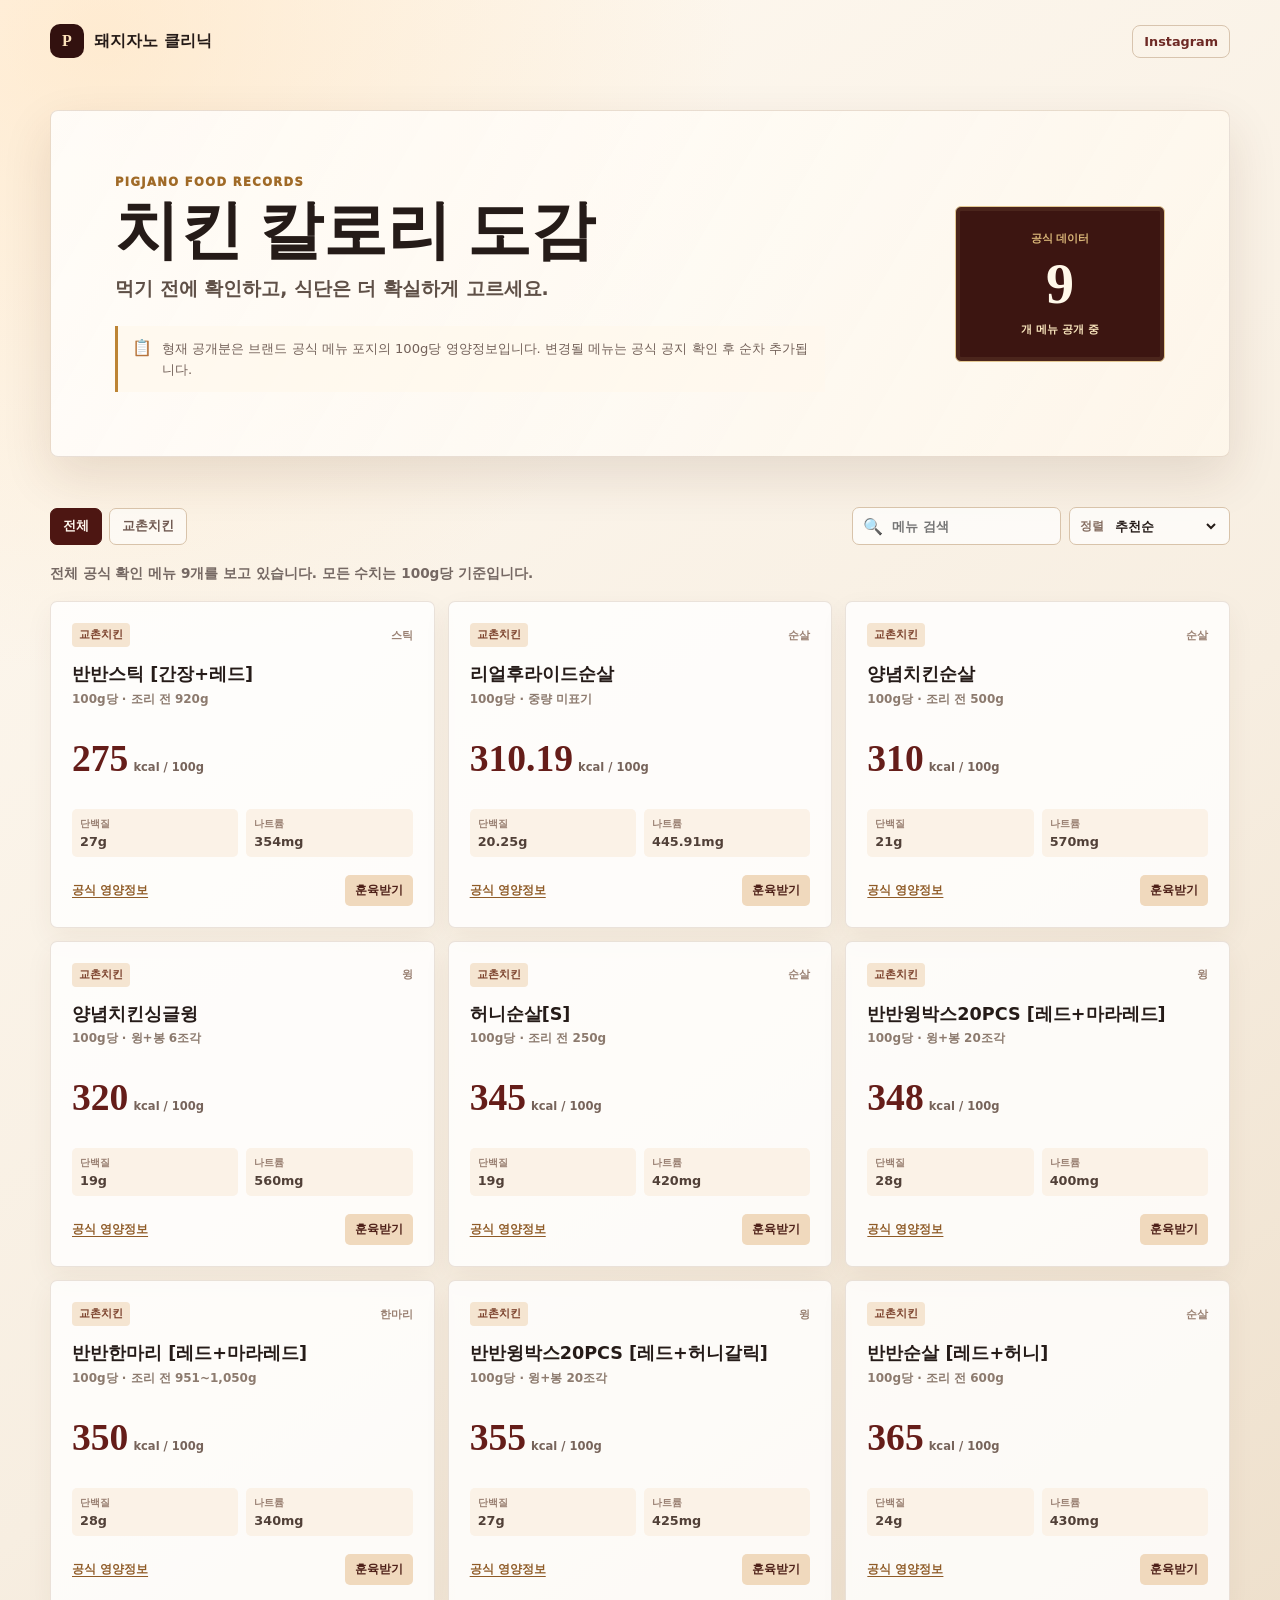
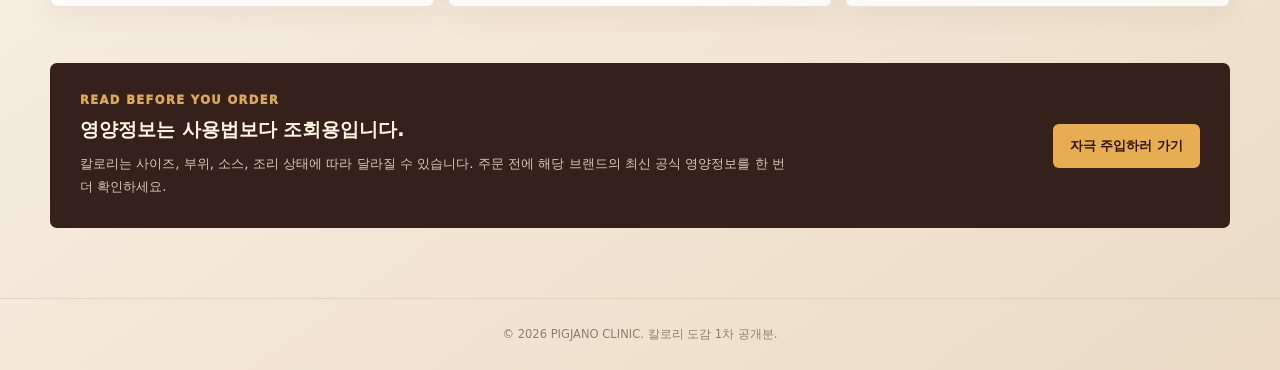
==== chicken-calorie.html @ d7e409a9 "Add files via upload" ====
<!doctype html>
<html lang="ko">
  <head>
    <meta charset="UTF-8" />
    <meta name="viewport" content="width=device-width, initial-scale=1.0" />
    <meta name="description" content="브랜드 치킨 메뉴의 공식 영양정보를 모아 보는 돼지자노 치킨 칼로리 도감" />
    <title>&#52824;&#53416; &#52860;&#47196;&#47532; &#46020;&#44048; | &#46076;&#51648;&#51088;&#45432;</title>
    <link rel="stylesheet" href="chicken-calorie.css?v=20260711" />
  </head>
  <body>
    <header class="topbar">
      <a class="home-link" href="index.html" aria-label="돼지자노 클리닉으로 돌아가기">
        <span class="home-mark">P</span>
        <span>&#46076;&#51648;&#51088;&#45432; &#53364;&#47532;&#45769;</span>
      </a>
      <a class="instagram-mini" href="https://www.instagram.com/pigjano/" target="_blank" rel="noopener noreferrer">Instagram</a>
    </header>

    <main>
      <section class="guide-hero" aria-labelledby="guideTitle">
        <div class="hero-copy">
          <p class="eyebrow">PIGJANO FOOD RECORDS</p>
          <h1 id="guideTitle">&#52824;&#53416; &#52860;&#47196;&#47532; &#46020;&#44048;</h1>
          <p class="hero-lead">&#47673;&#44592; &#51204;&#50640; &#54869;&#51064;&#54616;&#44256;, &#49885;&#45800;&#51008; &#45908; &#54869;&#49892;&#54616;&#44172; &#44256;&#47476;&#49464;&#50836;.</p>
          <div class="hero-note">
            <span>&#128203;</span>
            <p>&#54805;&#51116; &#44277;&#44060;&#48516;&#51008; &#48652;&#47004;&#46300; &#44277;&#49885; &#47700;&#45684; &#54252;&#51648;&#51032; 100g&#45817; &#50689;&#50577;&#51221;&#48372;&#51077;&#45768;&#45796;. &#48320;&#44221;&#46112; &#47700;&#45684;&#45716; &#44277;&#49885; &#44277;&#51648; &#54869;&#51064; &#54980; &#49692;&#52264; &#52628;&#44032;&#46121;&#45768;&#45796;.</p>
          </div>
        </div>
        <aside class="hero-stat" aria-label="현재 등록 메뉴 수">
          <span>&#44277;&#49885; &#45936;&#51060;&#53552;</span>
          <strong id="menuCount">0</strong>
          <small>&#44060; &#47700;&#45684; &#44277;&#44060; &#51473;</small>
        </aside>
      </section>

      <section class="catalog" aria-label="치킨 칼로리 목록">
        <div class="catalog-tools">
          <div class="brand-filters" id="brandFilters" aria-label="브랜드 필터"></div>
          <div class="search-sort">
            <label class="search-box" for="menuSearch">
              <span aria-hidden="true">&#128269;</span>
              <input id="menuSearch" type="search" placeholder="&#47700;&#45684; &#44160;&#49353;" autocomplete="off" />
            </label>
            <label class="sort-box" for="menuSort">
              <span>&#51221;&#47148;</span>
              <select id="menuSort">
                <option value="default">&#52628;&#52380;&#49692;</option>
                <option value="low">&#45230;&#51008; &#52860;&#47196;&#47532;&#49692;</option>
                <option value="high">&#45458;&#51008; &#52860;&#47196;&#47532;&#49692;</option>
                <option value="protein">&#45800;&#48177;&#51656; &#45458;&#51008; &#49692;</option>
              </select>
            </label>
          </div>
        </div>

        <p class="result-summary" id="resultSummary" aria-live="polite"></p>
        <div class="menu-grid" id="menuGrid"></div>
        <div class="empty-state" id="emptyState" hidden>
          <span>&#128203;</span>
          <h2>&#52286;&#45716; &#47700;&#45684;&#44032; &#50630;&#49845;&#45768;&#45796;.</h2>
          <p>&#45796;&#47480; &#47700;&#45684;&#47749;&#51060;&#45208; &#48652;&#47004;&#46300;&#47484; &#44160;&#49353;&#54644;&#48372;&#49464;&#50836;.</p>
        </div>
      </section>

      <section class="catalog-notice">
        <div>
          <p class="eyebrow">READ BEFORE YOU ORDER</p>
          <h2>&#50689;&#50577;&#51221;&#48372;&#45716; &#49324;&#50857;&#48277;&#48372;&#45796; &#51312;&#54924;&#50857;&#51077;&#45768;&#45796;.</h2>
          <p>&#52860;&#47196;&#47532;&#45716; &#49324;&#51060;&#51592;, &#48512;&#50948;, &#49548;&#49828;, &#51312;&#47532; &#49345;&#53468;&#50640; &#46384;&#46972; &#45804;&#46972;&#51656; &#49688; &#51080;&#49845;&#45768;&#45796;. &#51452;&#47928; &#51204;&#50640; &#54644;&#45817; &#48652;&#47004;&#46300;&#51032; &#52572;&#49888; &#44277;&#49885; &#50689;&#50577;&#51221;&#48372;&#47484; &#54620; &#48264; &#45908; &#54869;&#51064;&#54616;&#49464;&#50836;.</p>
        </div>
        <a class="discipline-cta" href="index.html#doseGrid">&#51088;&#44537; &#51452;&#51077;&#54616;&#47084; &#44032;&#44592;</a>
      </section>
    </main>

    <footer>&copy; 2026 PIGJANO CLINIC. &#52860;&#47196;&#47532; &#46020;&#44048; 1&#52264; &#44277;&#44060;&#48516;.</footer>
    <script src="chicken-calorie.js?v=20260711"></script>
  </body>
</html>
---- chicken-calorie.css ----
:root {
  --ink: #251b18;
  --muted: #756863;
  --cream: #fff8ed;
  --paper: #fffdf9;
  --line: #ead9c5;
  --wine: #651d19;
  --red: #cf3c32;
  --gold: #b28136;
  --shadow: 0 20px 50px rgba(80, 42, 18, 0.12);
}

* { box-sizing: border-box; }

body {
  min-width: 320px;
  margin: 0;
  color: var(--ink);
  font-family: Inter, Pretendard, "Noto Sans KR", system-ui, sans-serif;
  background:
    radial-gradient(circle at 8% 2%, rgba(255, 218, 171, 0.46), transparent 28%),
    linear-gradient(145deg, #fffaf2 0%, #f7eee1 54%, #ebdbc5 100%);
}

button, input, select { font: inherit; }

.topbar {
  width: min(1180px, calc(100% - 40px));
  min-height: 82px;
  margin: auto;
  display: flex;
  align-items: center;
  justify-content: space-between;
}

.home-link, .instagram-mini { color: var(--ink); text-decoration: none; font-weight: 900; }
.home-link { display: inline-flex; align-items: center; gap: 10px; }
.home-mark { width: 34px; height: 34px; display: grid; place-items: center; border-radius: 10px; background: #32110f; color: #ffe4bc; font-family: Georgia, serif; }
.instagram-mini { padding: 8px 11px; border: 1px solid #d8c4ae; border-radius: 8px; color: #6e2a25; font-size: .8rem; }

main { width: min(1180px, calc(100% - 40px)); margin: 28px auto 0; }
.guide-hero { display: grid; grid-template-columns: minmax(0, 1fr) 210px; gap: 26px; padding: clamp(30px, 5vw, 66px); border: 1px solid rgba(119, 70, 33, 0.16); border-radius: 8px; background: linear-gradient(120deg, rgba(255,255,255,.8), rgba(255,248,236,.72)); box-shadow: var(--shadow); }
.eyebrow { margin: 0 0 10px; color: #a06a27; font-size: .72rem; font-weight: 950; letter-spacing: .12em; }
h1, h2, p { margin-top: 0; }
h1 { margin-bottom: 13px; font-size: clamp(2.1rem, 5vw, 4.5rem); line-height: 1; letter-spacing: 0; font-family: Georgia, "Noto Serif KR", serif; }
.hero-lead { margin-bottom: 24px; color: #5f5047; font-size: clamp(1rem, 2vw, 1.18rem); font-weight: 700; }
.hero-note { display: flex; gap: 10px; max-width: 710px; padding: 12px 14px; border-left: 3px solid #bd8434; background: rgba(255, 249, 237, .78); }
.hero-note p { margin: 0; color: #736159; font-size: .82rem; line-height: 1.6; }
.hero-stat { align-self: center; padding: 24px 16px; border: 1px solid #e3c892; border-radius: 6px; background: #3c1511; color: #f8e4bc; text-align: center; box-shadow: inset 0 0 0 4px rgba(255,220,153,.08); }
.hero-stat span, .hero-stat small { display: block; font-weight: 800; }
.hero-stat span { font-size: .7rem; color: #d9b678; }
.hero-stat strong { display: block; margin: 6px 0; color: #fff8e9; font-size: 3.5rem; font-family: Georgia, serif; }
.hero-stat small { font-size: .7rem; }

.catalog { padding: 50px 0 30px; }
.catalog-tools { display: flex; align-items: center; justify-content: space-between; gap: 18px; }
.brand-filters { display: flex; flex-wrap: wrap; gap: 7px; }
.brand-filter { border: 1px solid #d8c3aa; border-radius: 7px; padding: 9px 12px; background: rgba(255,255,255,.56); color: #6f5850; font-size: .8rem; font-weight: 900; cursor: pointer; }
.brand-filter.is-active { border-color: #4d1612; background: #4d1612; color: #fff8ee; }
.search-sort { display: flex; gap: 8px; }
.search-box, .sort-box { display: flex; align-items: center; gap: 7px; min-height: 38px; border: 1px solid #d8c3aa; border-radius: 7px; padding: 0 10px; background: rgba(255,255,255,.7); }
.search-box input, .sort-box select { min-width: 0; border: 0; outline: 0; background: transparent; color: var(--ink); font-size: .82rem; font-weight: 800; }
.search-box input { width: 160px; }
.sort-box span { color: #846c60; font-size: .72rem; font-weight: 900; }
.result-summary { min-height: 24px; margin: 20px 0 12px; color: var(--muted); font-size: .85rem; font-weight: 750; }
.menu-grid { display: grid; grid-template-columns: repeat(3, minmax(0, 1fr)); gap: 13px; }
.menu-card { display: flex; flex-direction: column; min-height: 258px; padding: 21px; border: 1px solid rgba(134, 90, 52, .16); border-radius: 7px; background: rgba(255,255,255,.8); box-shadow: 0 10px 28px rgba(86, 45, 20, .06); }
.card-head { display: flex; align-items: center; justify-content: space-between; gap: 8px; }
.brand-tag { padding: 5px 7px; border-radius: 4px; background: #f5e5d1; color: #7b412c; font-size: .68rem; font-weight: 950; }
.type-tag { color: #9a8173; font-size: .7rem; font-weight: 800; }
.menu-card h2 { margin: 16px 0 4px; font-size: 1.1rem; line-height: 1.35; }
.weight { min-height: 22px; color: #8c7a6e; font-size: .75rem; font-weight: 700; }
.calorie-row { display: flex; align-items: end; gap: 5px; margin: 17px 0; }
.calorie-row strong { color: var(--wine); font-family: Georgia, "Noto Serif KR", serif; font-size: 2.35rem; line-height: .9; }
.calorie-row span { padding-bottom: 2px; color: #77645b; font-size: .72rem; font-weight: 900; }
.nutrition { display: grid; grid-template-columns: 1fr 1fr; gap: 8px; margin-bottom: 18px; }
.nutrition div { padding: 8px; border-radius: 5px; background: #fbf2e7; }
.nutrition dt { margin-bottom: 3px; color: #9a8173; font-size: .65rem; font-weight: 900; }
.nutrition dd { margin: 0; color: #514038; font-size: .8rem; font-weight: 900; }
.card-links { display: flex; align-items: center; justify-content: space-between; gap: 8px; margin-top: auto; }
.source-link { color: #8f5b27; font-size: .73rem; font-weight: 900; text-decoration: underline; text-underline-offset: 3px; }
.discipline-link { padding: 8px 10px; border-radius: 5px; background: #f0d9bd; color: #4e2018; font-size: .72rem; font-weight: 950; text-decoration: none; }
.empty-state { padding: 56px 20px; border: 1px dashed #cfb89c; border-radius: 7px; color: #78665d; text-align: center; }
.empty-state span { font-size: 2rem; }
.empty-state h2 { margin: 10px 0 5px; font-size: 1.1rem; }
.empty-state p { margin: 0; font-size: .85rem; }

.catalog-notice { display: flex; align-items: center; justify-content: space-between; gap: 28px; margin: 26px 0 70px; padding: 30px; border-radius: 7px; background: #35201c; color: #fff4e2; }
.catalog-notice h2 { margin-bottom: 10px; font-size: 1.2rem; }
.catalog-notice > div > p:not(.eyebrow) { max-width: 720px; margin-bottom: 0; color: #dac5b6; font-size: .84rem; line-height: 1.7; }
.catalog-notice .eyebrow { color: #daa95d; }
.discipline-cta { flex: 0 0 auto; padding: 13px 17px; border-radius: 6px; background: #e7ad52; color: #31130f; font-size: .82rem; font-weight: 950; text-decoration: none; }
footer { padding: 28px; border-top: 1px solid rgba(139, 95, 49, .14); color: #927d70; font-size: .72rem; text-align: center; }

@media (max-width: 820px) {
  .guide-hero { grid-template-columns: 1fr; }
  .hero-stat { justify-self: start; min-width: 190px; }
  .catalog-tools { align-items: stretch; flex-direction: column; }
  .search-sort { justify-content: space-between; }
  .menu-grid { grid-template-columns: repeat(2, minmax(0, 1fr)); }
  .catalog-notice { align-items: start; flex-direction: column; }
}

@media (max-width: 540px) {
  .topbar, main { width: min(100% - 28px, 1180px); }
  .topbar { min-height: 68px; }
  .instagram-mini { font-size: .7rem; }
  .guide-hero { padding: 27px 20px; }
  h1 { font-size: 2.35rem; }
  .search-sort { flex-direction: column; }
  .search-box input { width: 100%; }
  .menu-grid { grid-template-columns: 1fr; }
  .catalog-notice { padding: 24px 20px; }
}
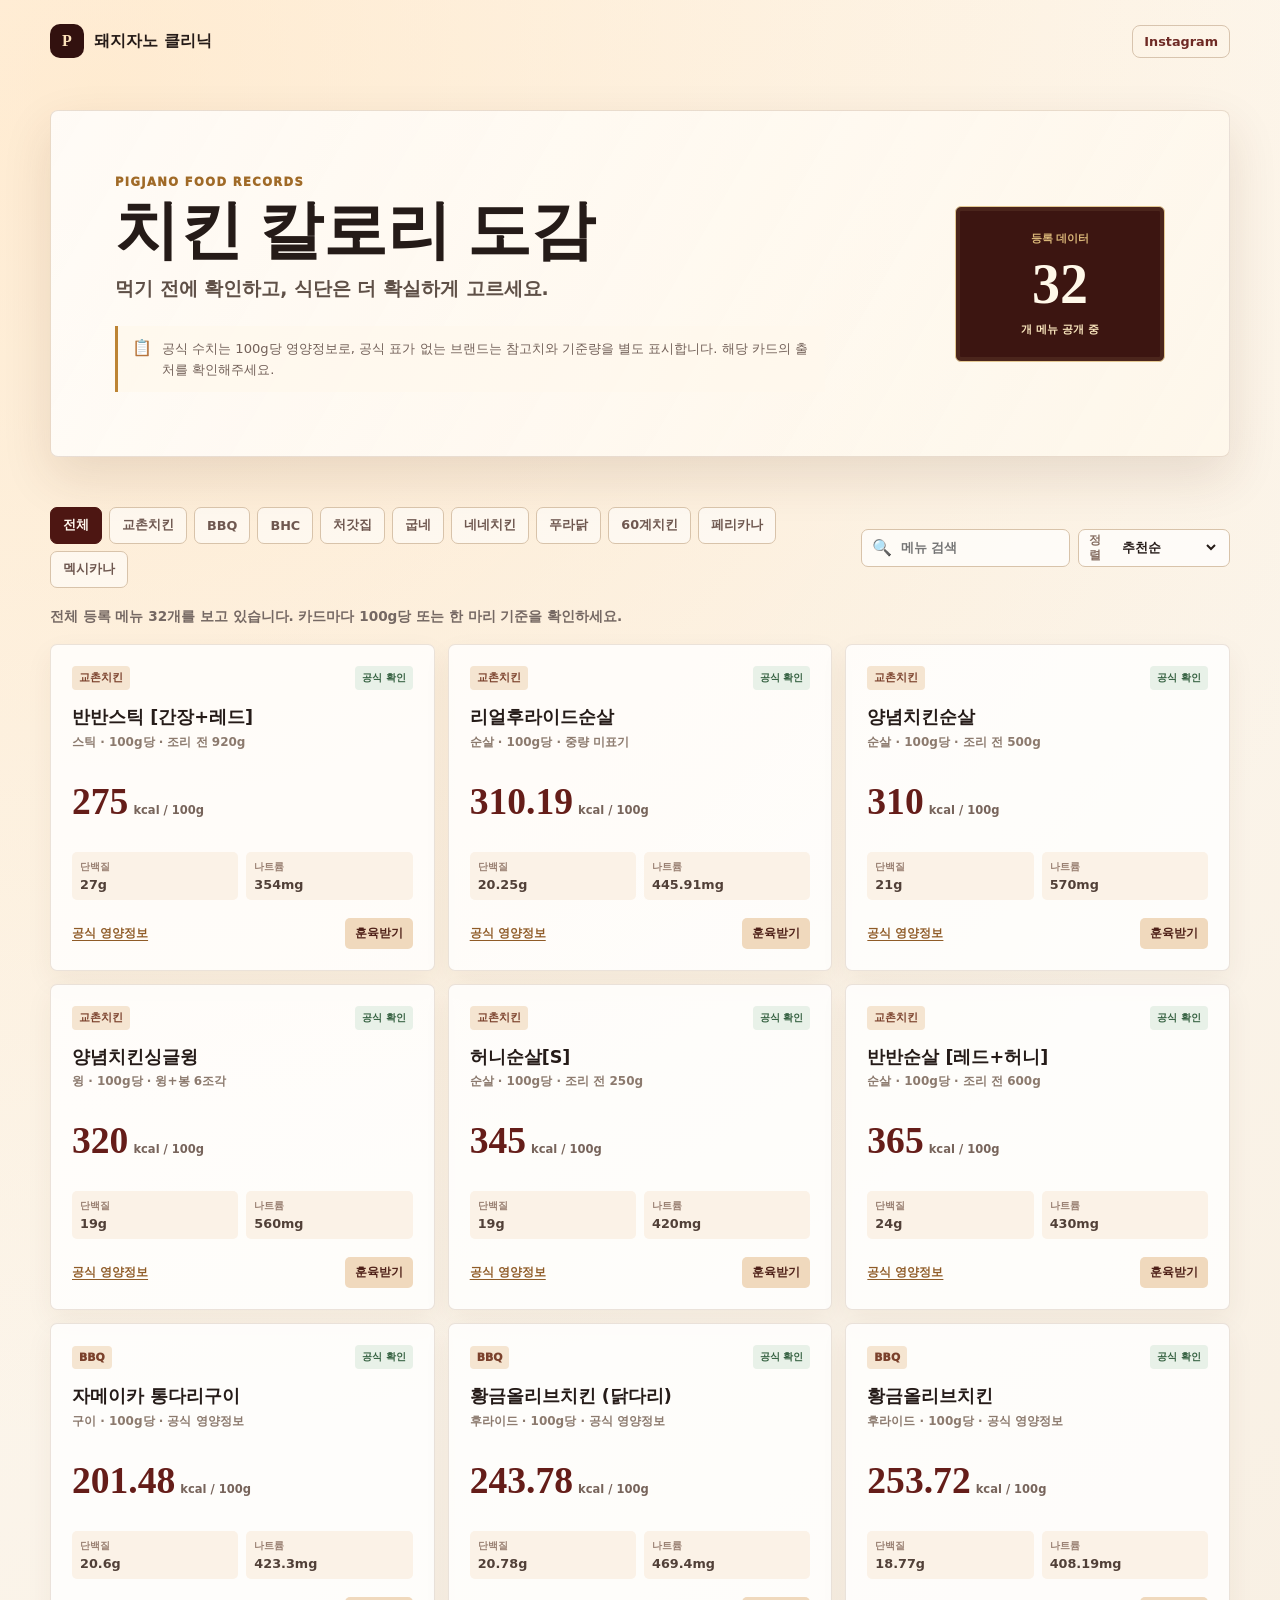
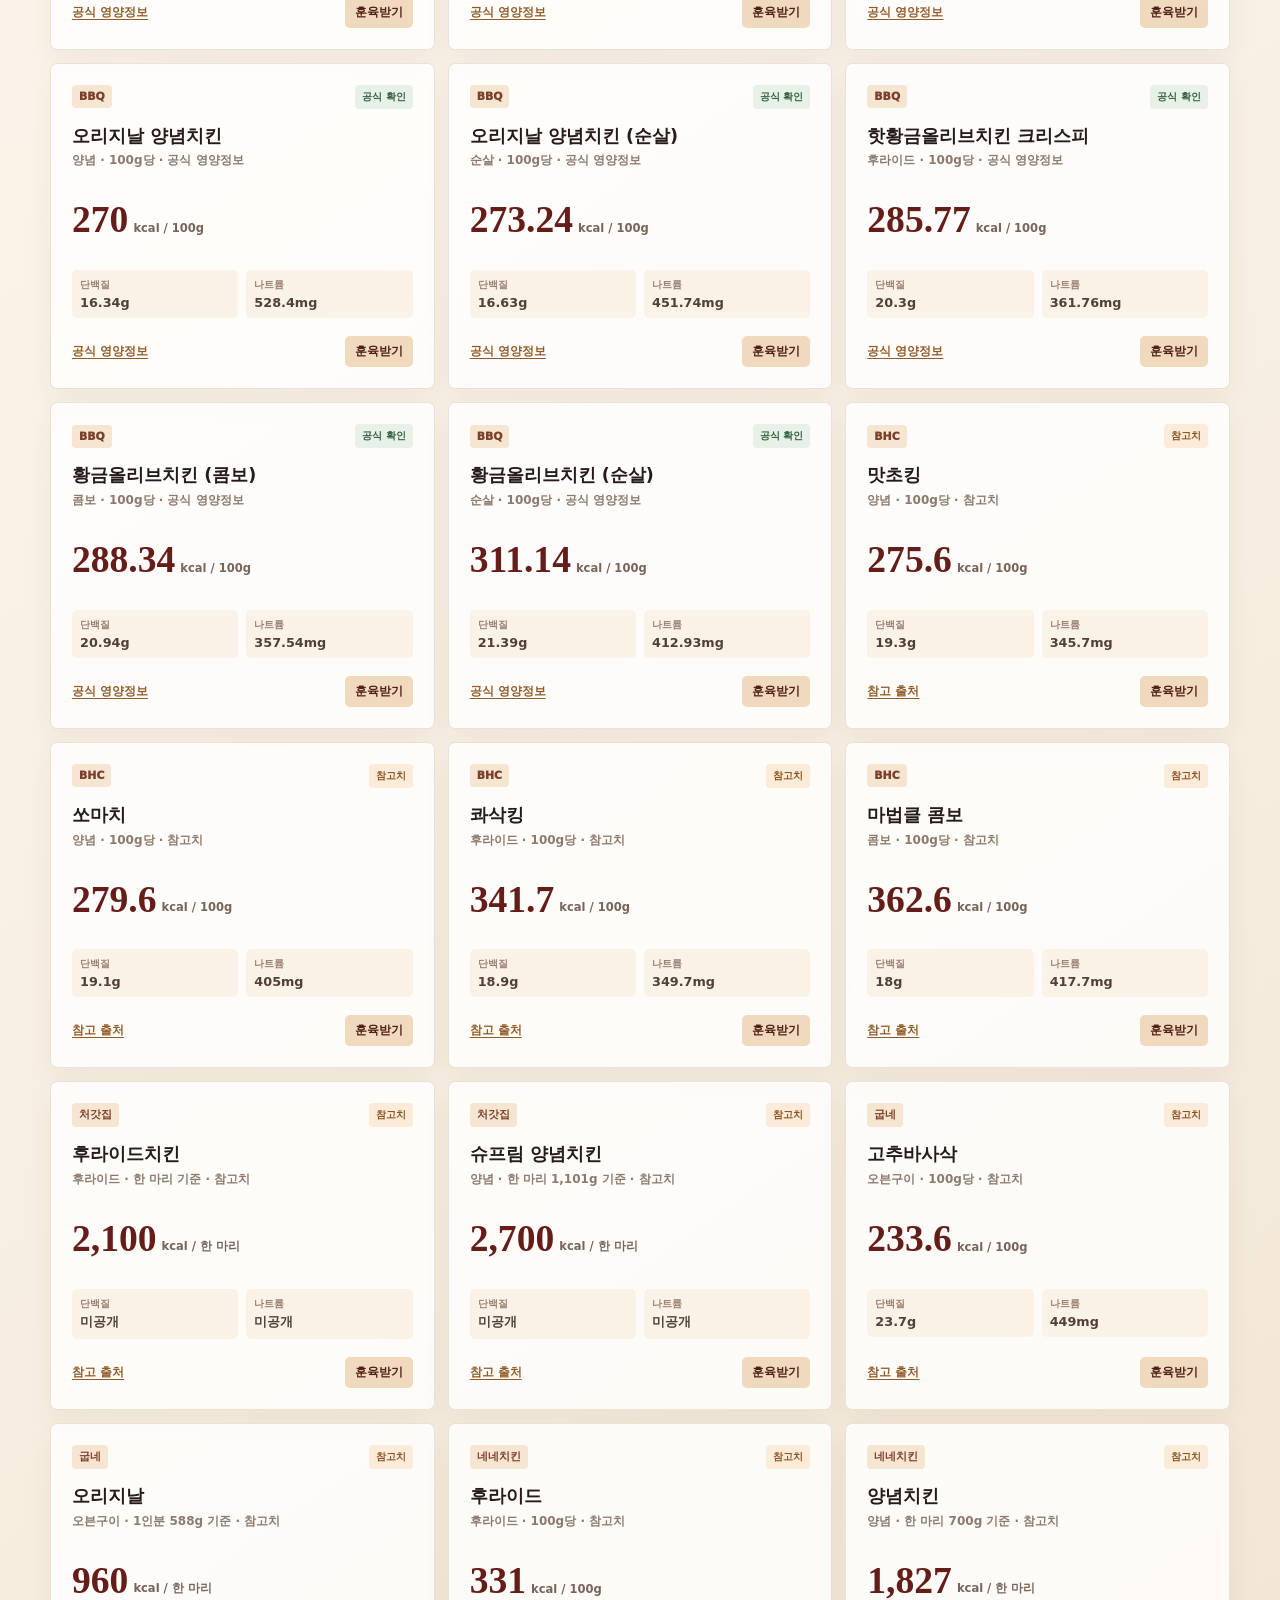
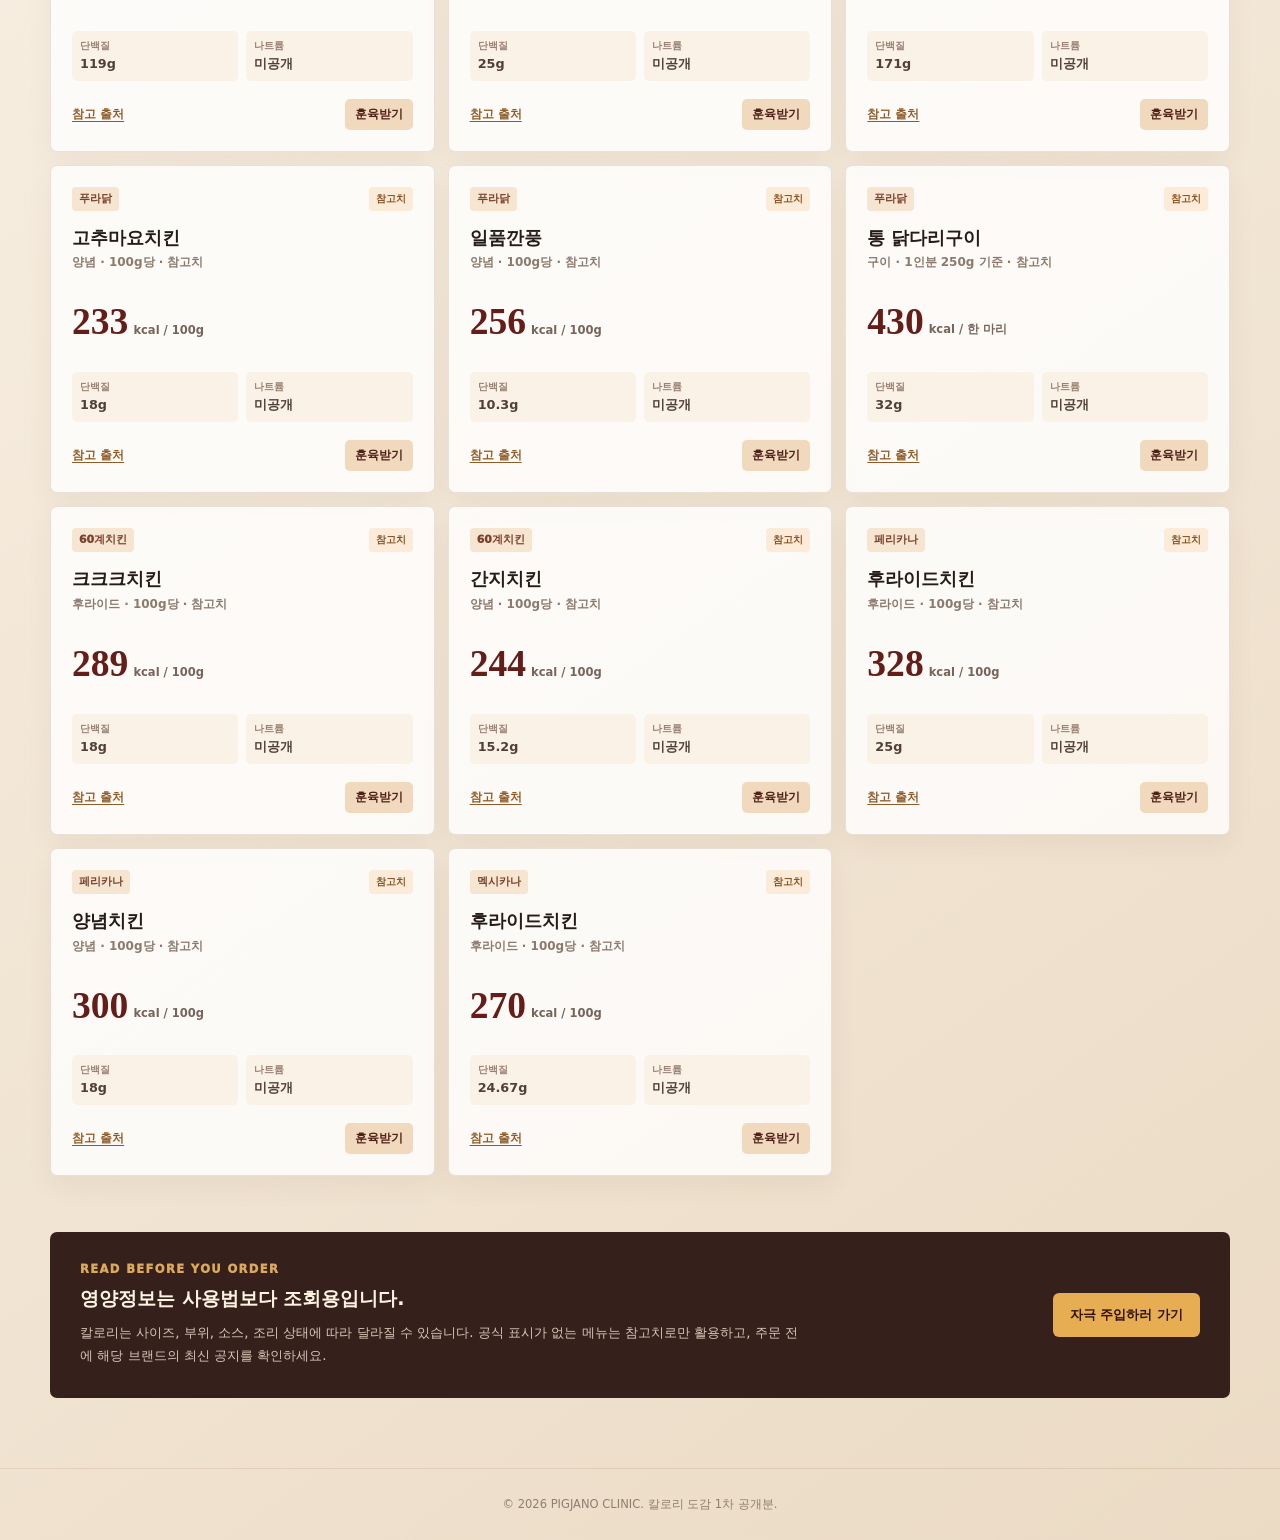
==== commit 82f43ec9: "Add files via upload" ====
--- a/chicken-calorie.html
+++ b/chicken-calorie.html
@@ -3,77 +3,43 @@
   <head>
     <meta charset="UTF-8" />
     <meta name="viewport" content="width=device-width, initial-scale=1.0" />
-    <meta name="description" content="브랜드 치킨 메뉴의 공식 영양정보를 모아 보는 돼지자노 치킨 칼로리 도감" />
+    <meta name="description" content="&#48652;&#47004;&#46300; &#52824;&#53416; &#47700;&#45684;&#51032; &#52860;&#47196;&#47532;&#47484; &#48372;&#45716; &#46076;&#51648;&#51088;&#45432; &#52824;&#53416; &#52860;&#47196;&#47532; &#46020;&#44048;" />
     <title>&#52824;&#53416; &#52860;&#47196;&#47532; &#46020;&#44048; | &#46076;&#51648;&#51088;&#45432;</title>
-    <link rel="stylesheet" href="chicken-calorie.css?v=20260711" />
+    <link rel="stylesheet" href="chicken-calorie.css?v=20260711-brands" />
   </head>
   <body>
     <header class="topbar">
-      <a class="home-link" href="index.html" aria-label="돼지자노 클리닉으로 돌아가기">
-        <span class="home-mark">P</span>
-        <span>&#46076;&#51648;&#51088;&#45432; &#53364;&#47532;&#45769;</span>
-      </a>
+      <a class="home-link" href="index.html" aria-label="&#46076;&#51648;&#51088;&#45432; &#53364;&#47532;&#45769;&#51004;&#47196; &#46028;&#50500;&#44032;&#44592;"><span class="home-mark">P</span><span>&#46076;&#51648;&#51088;&#45432; &#53364;&#47532;&#45769;</span></a>
       <a class="instagram-mini" href="https://www.instagram.com/pigjano/" target="_blank" rel="noopener noreferrer">Instagram</a>
     </header>
-
     <main>
       <section class="guide-hero" aria-labelledby="guideTitle">
         <div class="hero-copy">
           <p class="eyebrow">PIGJANO FOOD RECORDS</p>
           <h1 id="guideTitle">&#52824;&#53416; &#52860;&#47196;&#47532; &#46020;&#44048;</h1>
           <p class="hero-lead">&#47673;&#44592; &#51204;&#50640; &#54869;&#51064;&#54616;&#44256;, &#49885;&#45800;&#51008; &#45908; &#54869;&#49892;&#54616;&#44172; &#44256;&#47476;&#49464;&#50836;.</p>
-          <div class="hero-note">
-            <span>&#128203;</span>
-            <p>&#54805;&#51116; &#44277;&#44060;&#48516;&#51008; &#48652;&#47004;&#46300; &#44277;&#49885; &#47700;&#45684; &#54252;&#51648;&#51032; 100g&#45817; &#50689;&#50577;&#51221;&#48372;&#51077;&#45768;&#45796;. &#48320;&#44221;&#46112; &#47700;&#45684;&#45716; &#44277;&#49885; &#44277;&#51648; &#54869;&#51064; &#54980; &#49692;&#52264; &#52628;&#44032;&#46121;&#45768;&#45796;.</p>
+          <div class="hero-note"><span>&#128203;</span><p>&#44277;&#49885; &#49688;&#52824;&#45716; 100g&#45817; &#50689;&#50577;&#51221;&#48372;&#47196;, &#44277;&#49885; &#54364;&#44032; &#50630;&#45716; &#48652;&#47004;&#46300;&#45716; &#52280;&#44256;&#52824;&#50752; &#44592;&#51456;&#47049;&#51012; &#48324;&#46020; &#54364;&#49884;&#54633;&#45768;&#45796;. &#54644;&#45817; &#52852;&#46300;&#51032; &#52636;&#52376;&#47484; &#54869;&#51064;&#54644;&#51452;&#49464;&#50836;.</p></div>
+        </div>
+        <aside class="hero-stat" aria-label="&#54788;&#51116; &#46321;&#47197; &#47700;&#45684; &#49688;"><span>&#46321;&#47197; &#45936;&#51060;&#53552;</span><strong id="menuCount">0</strong><small>&#44060; &#47700;&#45684; &#44277;&#44060; &#51473;</small></aside>
+      </section>
+      <section class="catalog" aria-label="&#52824;&#53416; &#52860;&#47196;&#47532; &#47785;&#47197;">
+        <div class="catalog-tools">
+          <div class="brand-filters" id="brandFilters" aria-label="&#48652;&#47004;&#46300; &#54596;&#53552;"></div>
+          <div class="search-sort">
+            <label class="search-box" for="menuSearch"><span aria-hidden="true">&#128269;</span><input id="menuSearch" type="search" placeholder="&#47700;&#45684; &#44160;&#49353;" autocomplete="off" /></label>
+            <label class="sort-box" for="menuSort"><span>&#51221;&#47148;</span><select id="menuSort"><option value="default">&#52628;&#52380;&#49692;</option><option value="low">&#45230;&#51008; &#52860;&#47196;&#47532;&#49692;</option><option value="high">&#45458;&#51008; &#52860;&#47196;&#47532;&#49692;</option><option value="protein">&#45800;&#48177;&#51656; &#45458;&#51008; &#49692;</option></select></label>
           </div>
         </div>
-        <aside class="hero-stat" aria-label="현재 등록 메뉴 수">
-          <span>&#44277;&#49885; &#45936;&#51060;&#53552;</span>
-          <strong id="menuCount">0</strong>
-          <small>&#44060; &#47700;&#45684; &#44277;&#44060; &#51473;</small>
-        </aside>
-      </section>
-
-      <section class="catalog" aria-label="치킨 칼로리 목록">
-        <div class="catalog-tools">
-          <div class="brand-filters" id="brandFilters" aria-label="브랜드 필터"></div>
-          <div class="search-sort">
-            <label class="search-box" for="menuSearch">
-              <span aria-hidden="true">&#128269;</span>
-              <input id="menuSearch" type="search" placeholder="&#47700;&#45684; &#44160;&#49353;" autocomplete="off" />
-            </label>
-            <label class="sort-box" for="menuSort">
-              <span>&#51221;&#47148;</span>
-              <select id="menuSort">
-                <option value="default">&#52628;&#52380;&#49692;</option>
-                <option value="low">&#45230;&#51008; &#52860;&#47196;&#47532;&#49692;</option>
-                <option value="high">&#45458;&#51008; &#52860;&#47196;&#47532;&#49692;</option>
-                <option value="protein">&#45800;&#48177;&#51656; &#45458;&#51008; &#49692;</option>
-              </select>
-            </label>
-          </div>
-        </div>
-
         <p class="result-summary" id="resultSummary" aria-live="polite"></p>
         <div class="menu-grid" id="menuGrid"></div>
-        <div class="empty-state" id="emptyState" hidden>
-          <span>&#128203;</span>
-          <h2>&#52286;&#45716; &#47700;&#45684;&#44032; &#50630;&#49845;&#45768;&#45796;.</h2>
-          <p>&#45796;&#47480; &#47700;&#45684;&#47749;&#51060;&#45208; &#48652;&#47004;&#46300;&#47484; &#44160;&#49353;&#54644;&#48372;&#49464;&#50836;.</p>
-        </div>
+        <div class="empty-state" id="emptyState" hidden><span>&#128203;</span><h2>&#52286;&#45716; &#47700;&#45684;&#44032; &#50630;&#49845;&#45768;&#45796;.</h2><p>&#45796;&#47480; &#47700;&#45684;&#47749;&#51060;&#45208; &#48652;&#47004;&#46300;&#47484; &#44160;&#49353;&#54644;&#48372;&#49464;&#50836;.</p></div>
       </section>
-
       <section class="catalog-notice">
-        <div>
-          <p class="eyebrow">READ BEFORE YOU ORDER</p>
-          <h2>&#50689;&#50577;&#51221;&#48372;&#45716; &#49324;&#50857;&#48277;&#48372;&#45796; &#51312;&#54924;&#50857;&#51077;&#45768;&#45796;.</h2>
-          <p>&#52860;&#47196;&#47532;&#45716; &#49324;&#51060;&#51592;, &#48512;&#50948;, &#49548;&#49828;, &#51312;&#47532; &#49345;&#53468;&#50640; &#46384;&#46972; &#45804;&#46972;&#51656; &#49688; &#51080;&#49845;&#45768;&#45796;. &#51452;&#47928; &#51204;&#50640; &#54644;&#45817; &#48652;&#47004;&#46300;&#51032; &#52572;&#49888; &#44277;&#49885; &#50689;&#50577;&#51221;&#48372;&#47484; &#54620; &#48264; &#45908; &#54869;&#51064;&#54616;&#49464;&#50836;.</p>
-        </div>
+        <div><p class="eyebrow">READ BEFORE YOU ORDER</p><h2>&#50689;&#50577;&#51221;&#48372;&#45716; &#49324;&#50857;&#48277;&#48372;&#45796; &#51312;&#54924;&#50857;&#51077;&#45768;&#45796;.</h2><p>&#52860;&#47196;&#47532;&#45716; &#49324;&#51060;&#51592;, &#48512;&#50948;, &#49548;&#49828;, &#51312;&#47532; &#49345;&#53468;&#50640; &#46384;&#46972; &#45804;&#46972;&#51656; &#49688; &#51080;&#49845;&#45768;&#45796;. &#44277;&#49885; &#54364;&#49884;&#44032; &#50630;&#45716; &#47700;&#45684;&#45716; &#52280;&#44256;&#52824;&#47196;&#47564; &#54876;&#50857;&#54616;&#44256;, &#51452;&#47928; &#51204;&#50640; &#54644;&#45817; &#48652;&#47004;&#46300;&#51032; &#52572;&#49888; &#44277;&#51648;&#47484; &#54869;&#51064;&#54616;&#49464;&#50836;.</p></div>
         <a class="discipline-cta" href="index.html#doseGrid">&#51088;&#44537; &#51452;&#51077;&#54616;&#47084; &#44032;&#44592;</a>
       </section>
     </main>
-
     <footer>&copy; 2026 PIGJANO CLINIC. &#52860;&#47196;&#47532; &#46020;&#44048; 1&#52264; &#44277;&#44060;&#48516;.</footer>
-    <script src="chicken-calorie.js?v=20260711"></script>
+    <script src="chicken-calorie.js?v=20260711-brands-v2"></script>
   </body>
 </html>
--- a/chicken-calorie.css
+++ b/chicken-calorie.css
@@ -68,6 +68,8 @@
 .card-head { display: flex; align-items: center; justify-content: space-between; gap: 8px; }
 .brand-tag { padding: 5px 7px; border-radius: 4px; background: #f5e5d1; color: #7b412c; font-size: .68rem; font-weight: 950; }
 .type-tag { color: #9a8173; font-size: .7rem; font-weight: 800; }
+.source-status { padding: 5px 7px; border-radius: 4px; background: #e8f1e8; color: #356141; font-size: .65rem; font-weight: 950; }
+.source-status.is-reference { background: #fbebd8; color: #8b5626; }
 .menu-card h2 { margin: 16px 0 4px; font-size: 1.1rem; line-height: 1.35; }
 .weight { min-height: 22px; color: #8c7a6e; font-size: .75rem; font-weight: 700; }
 .calorie-row { display: flex; align-items: end; gap: 5px; margin: 17px 0; }
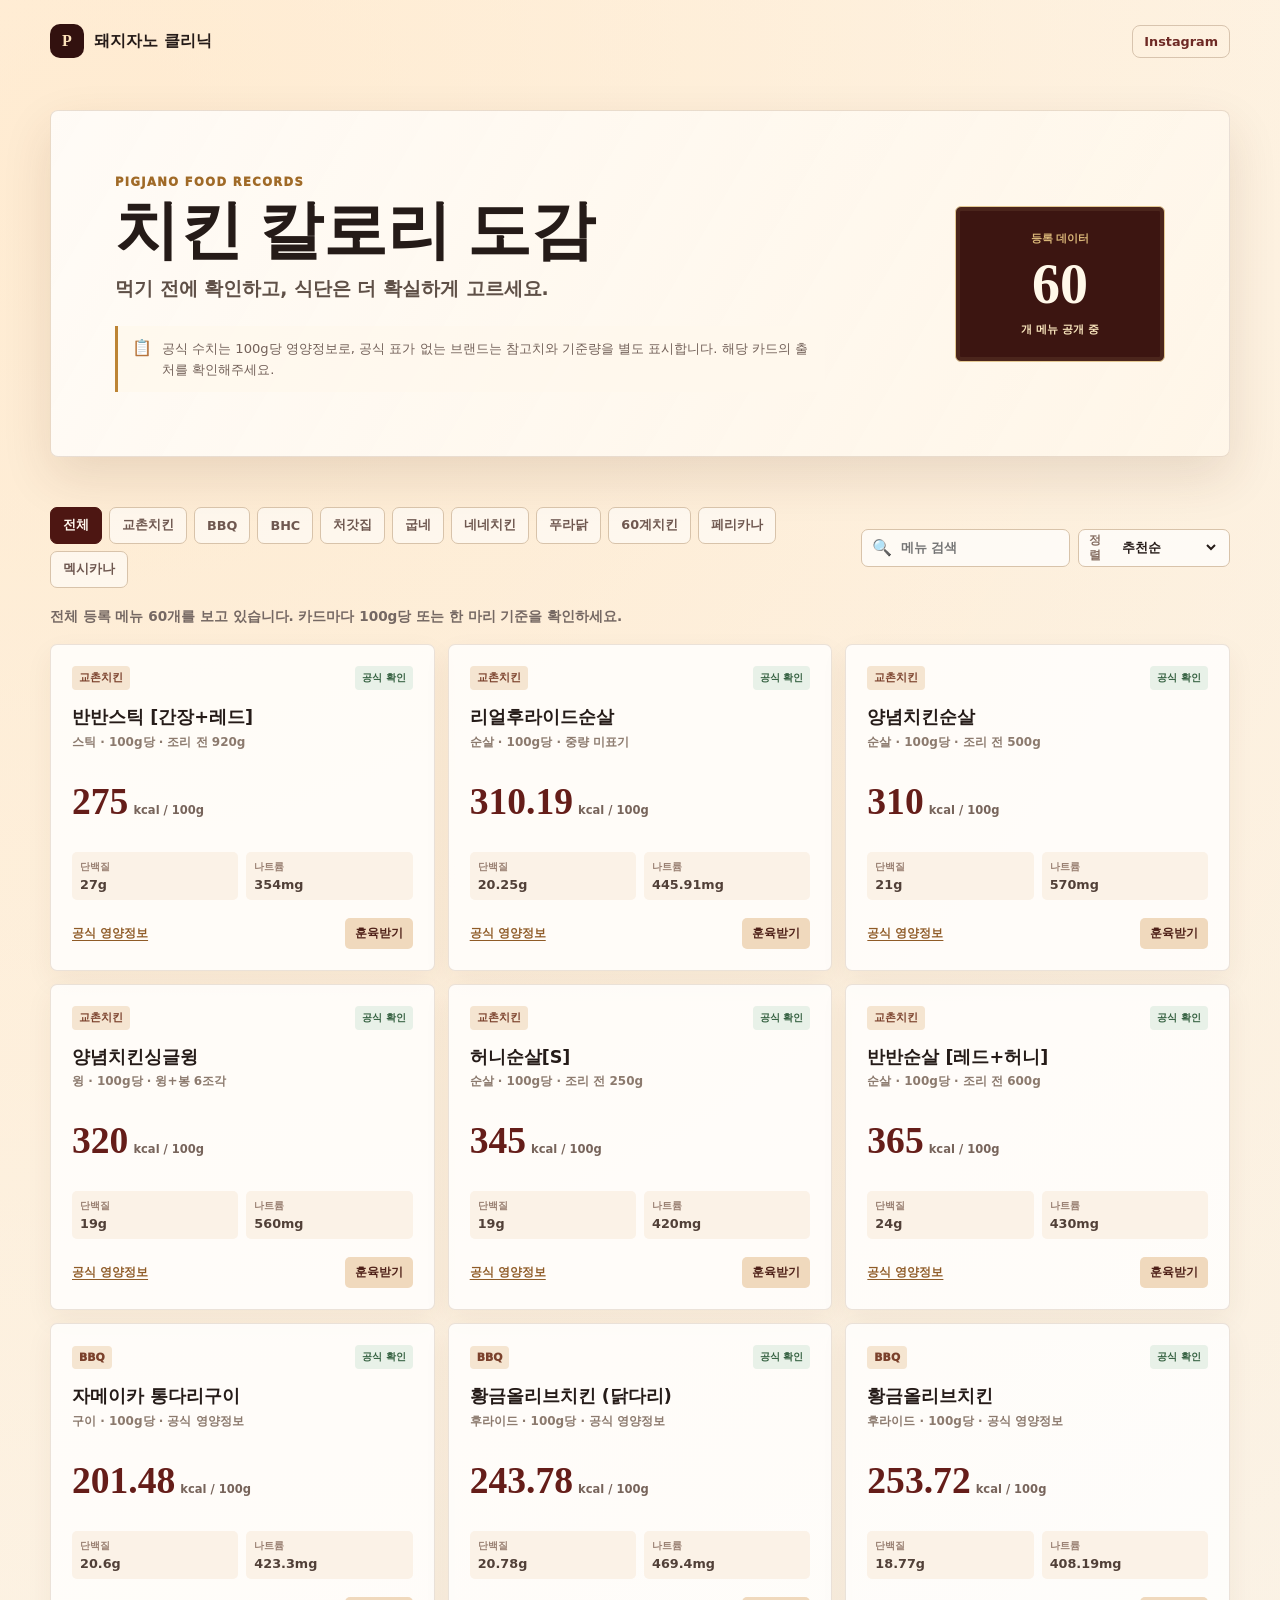
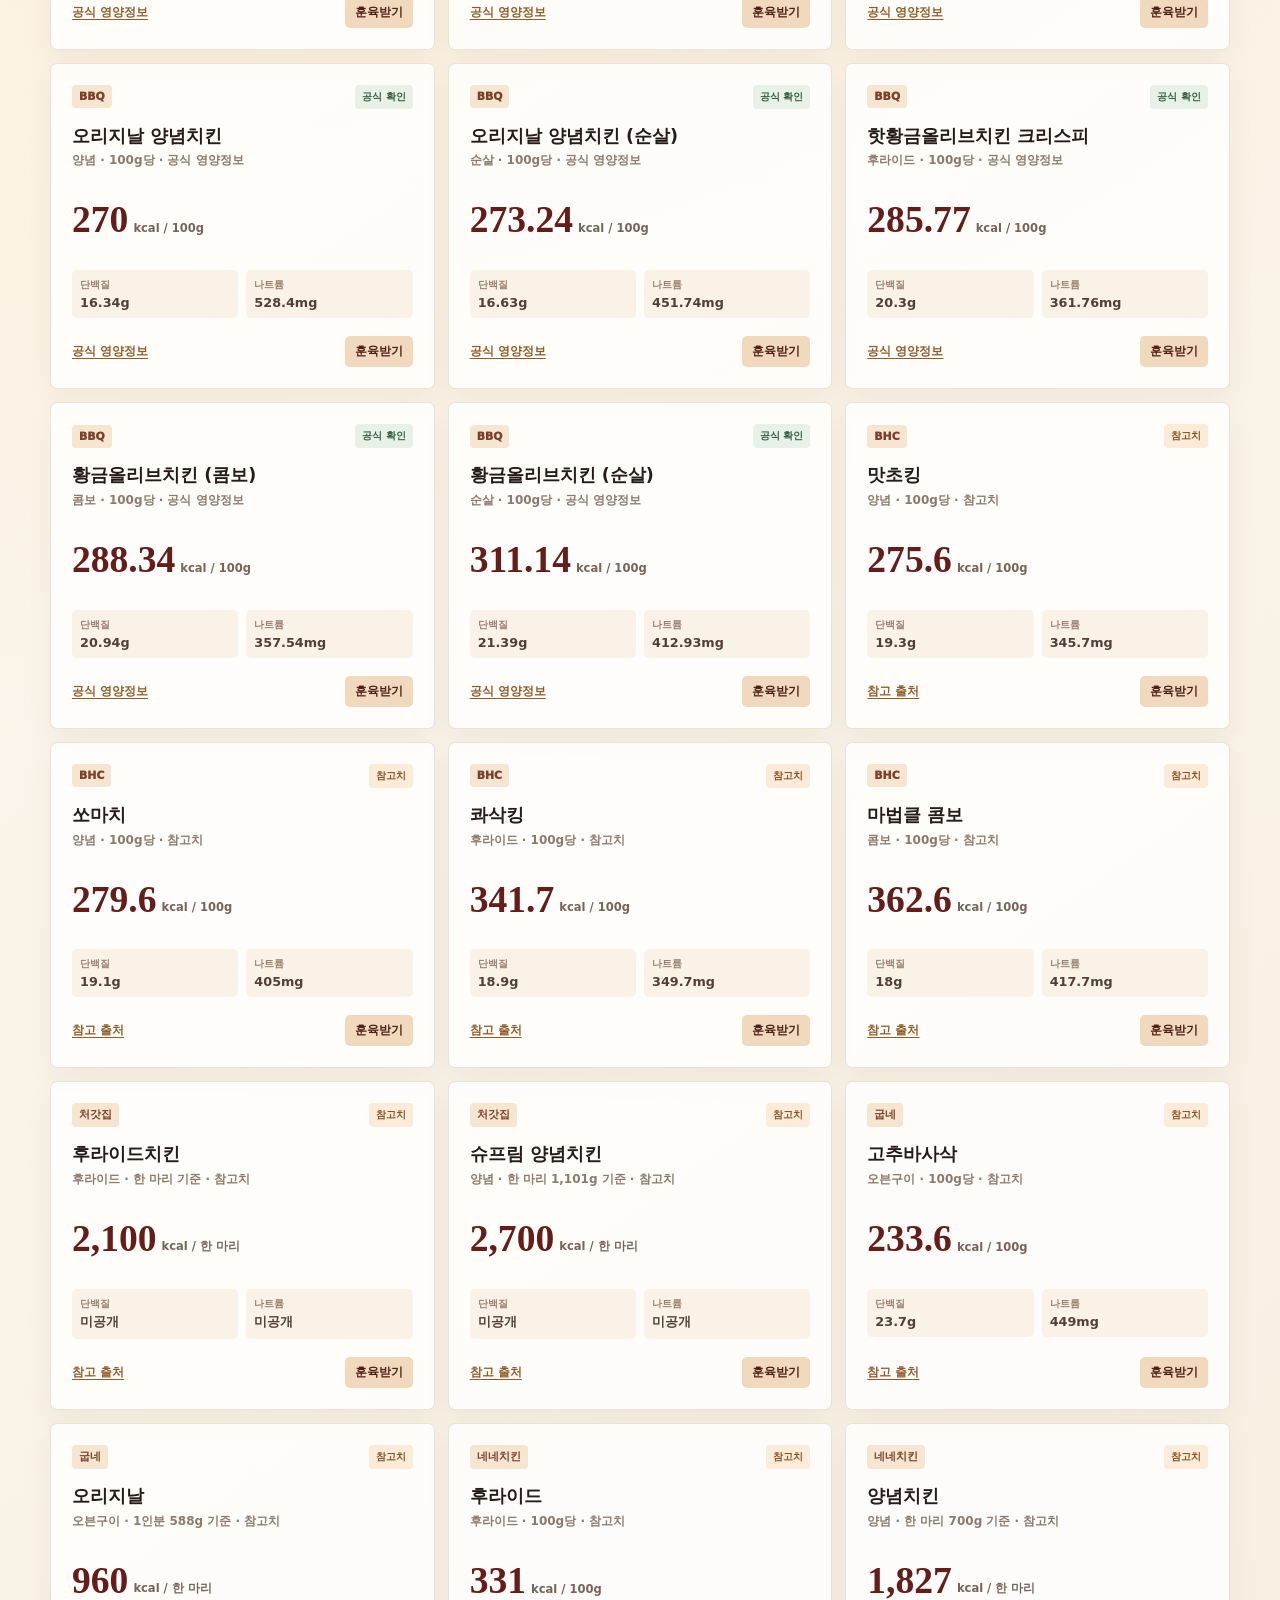
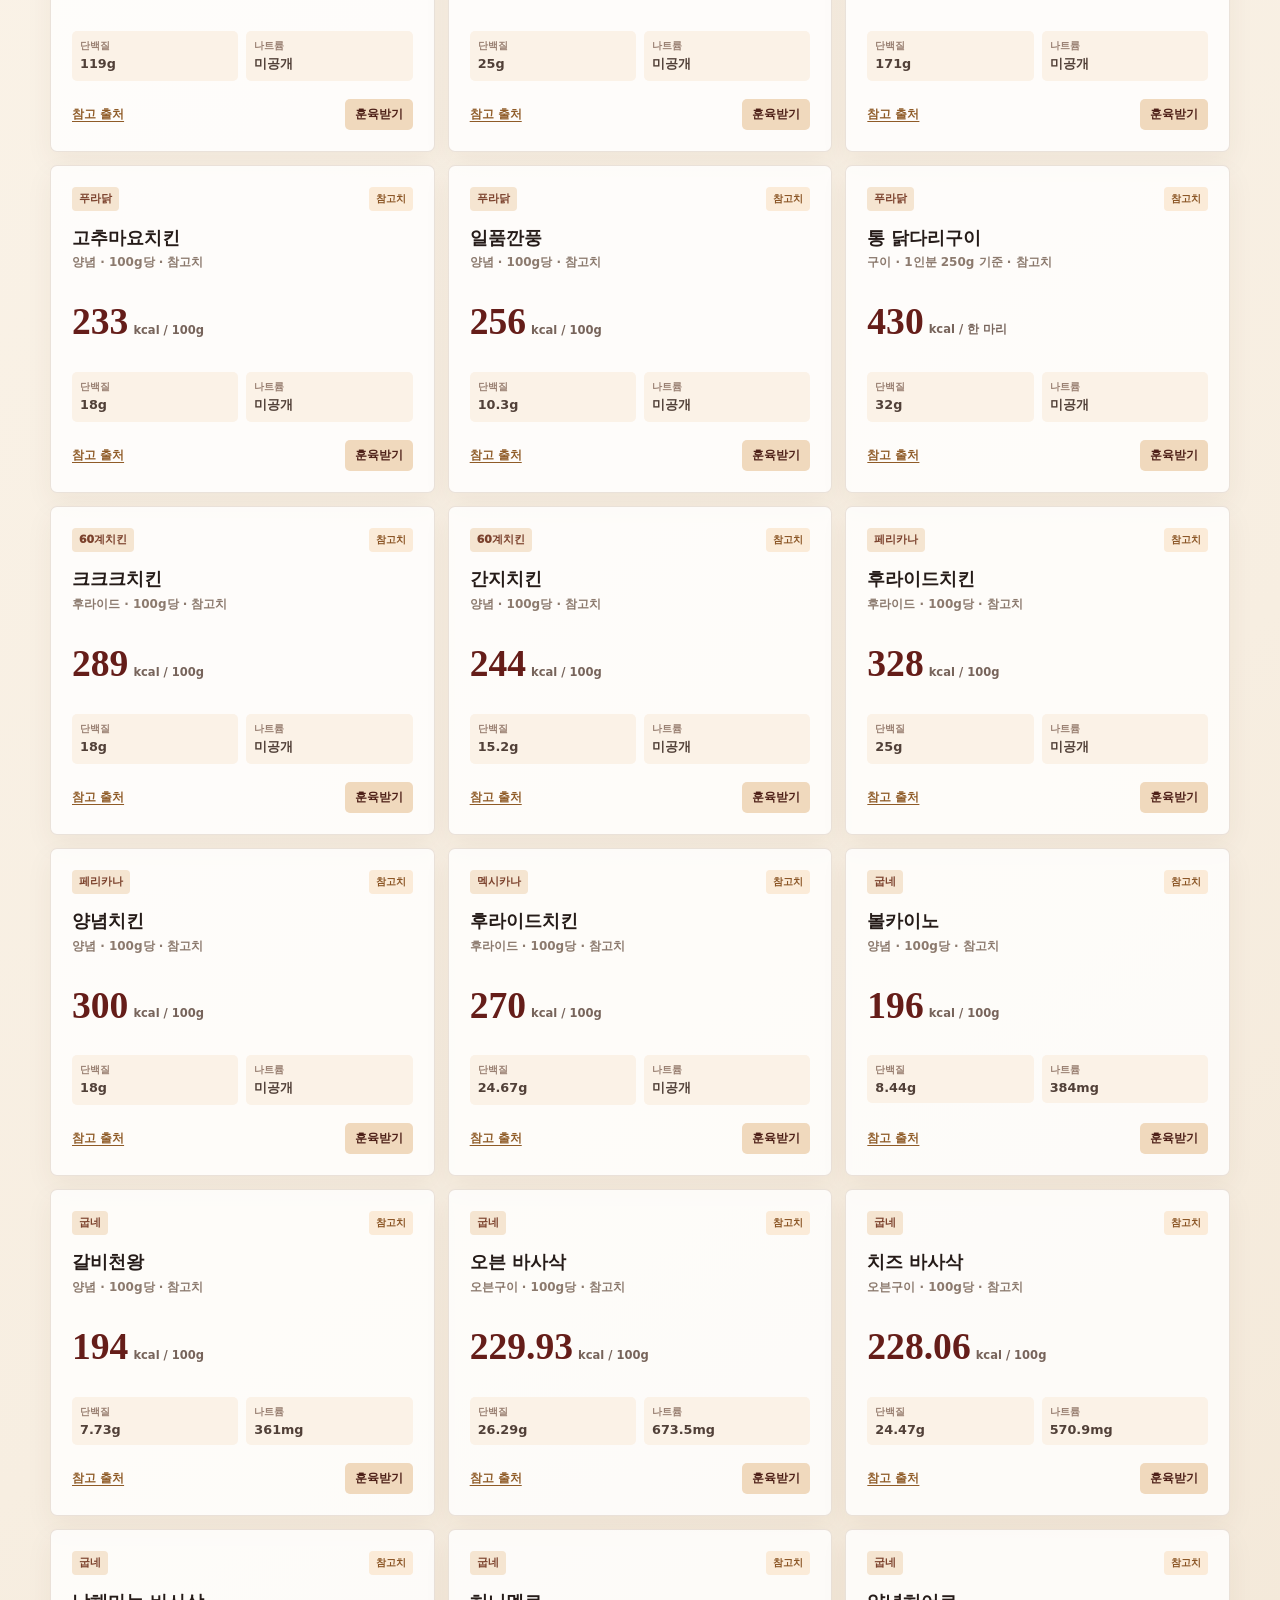
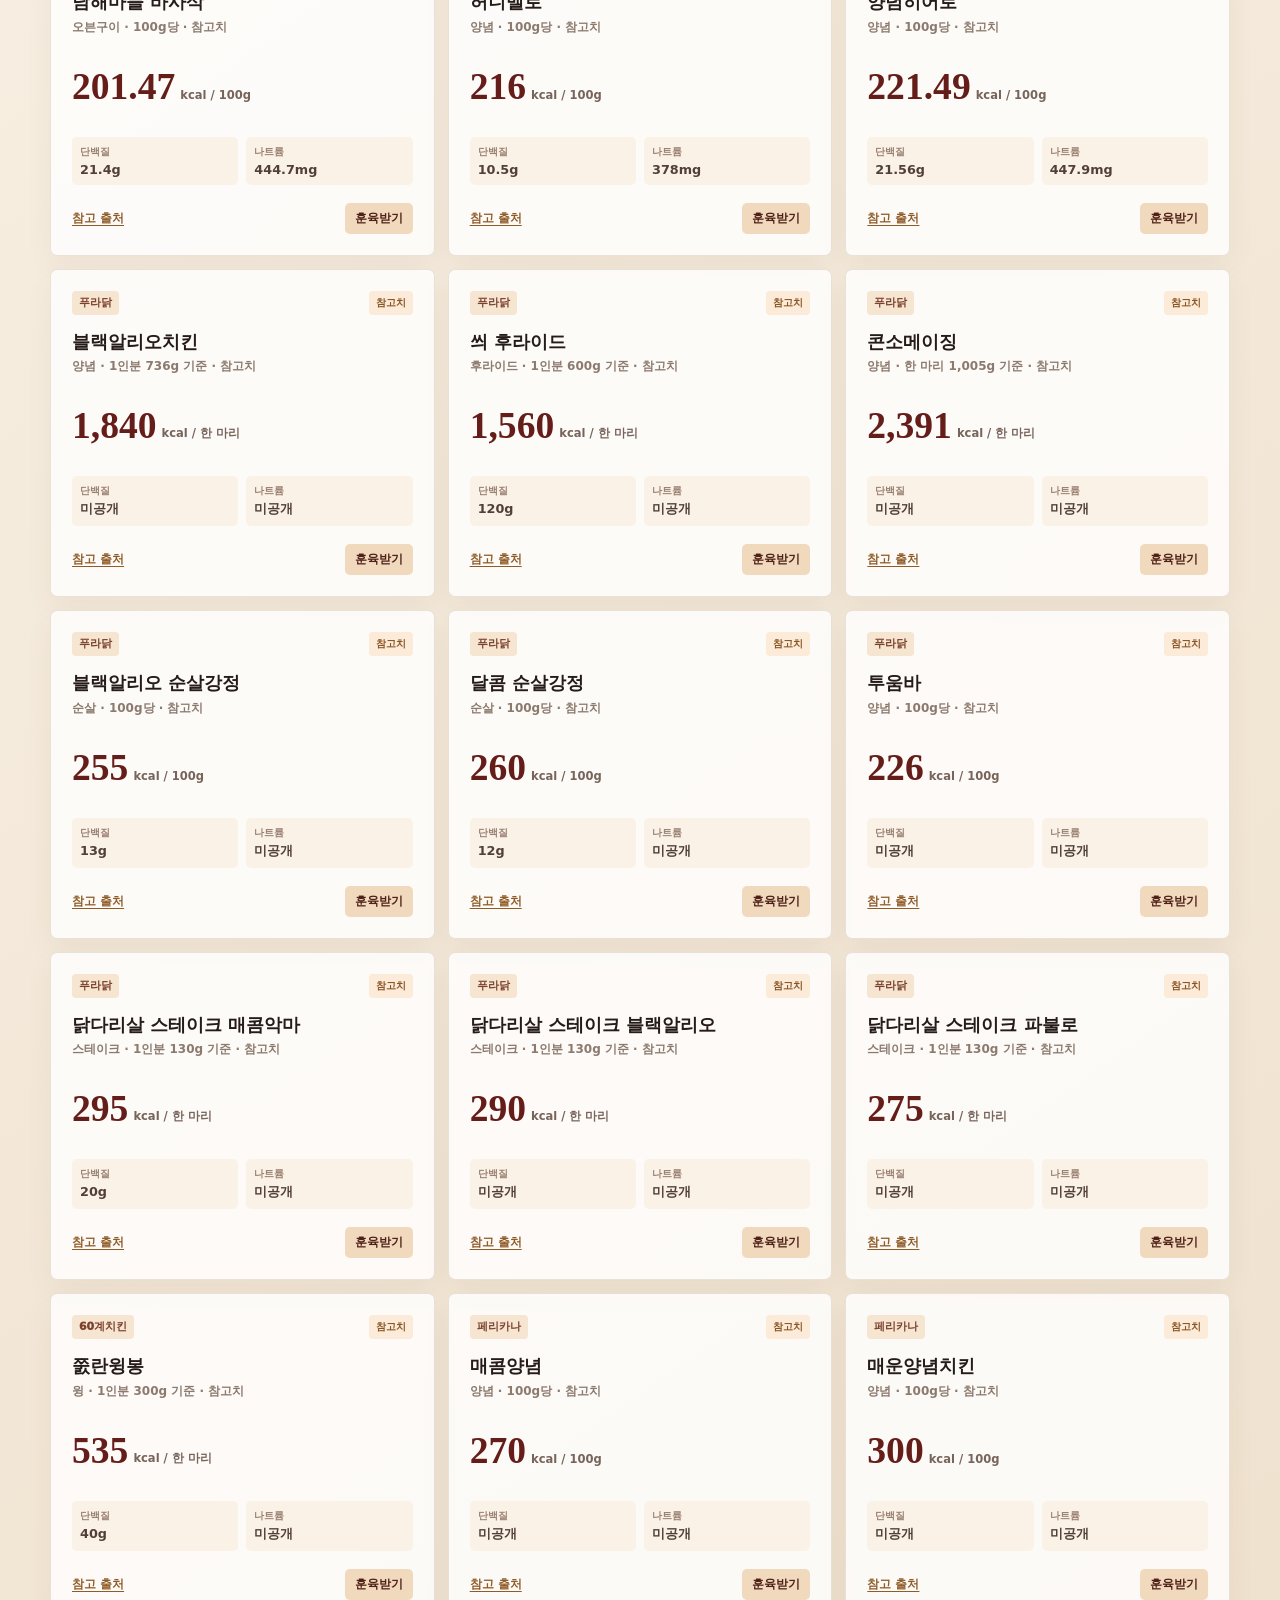
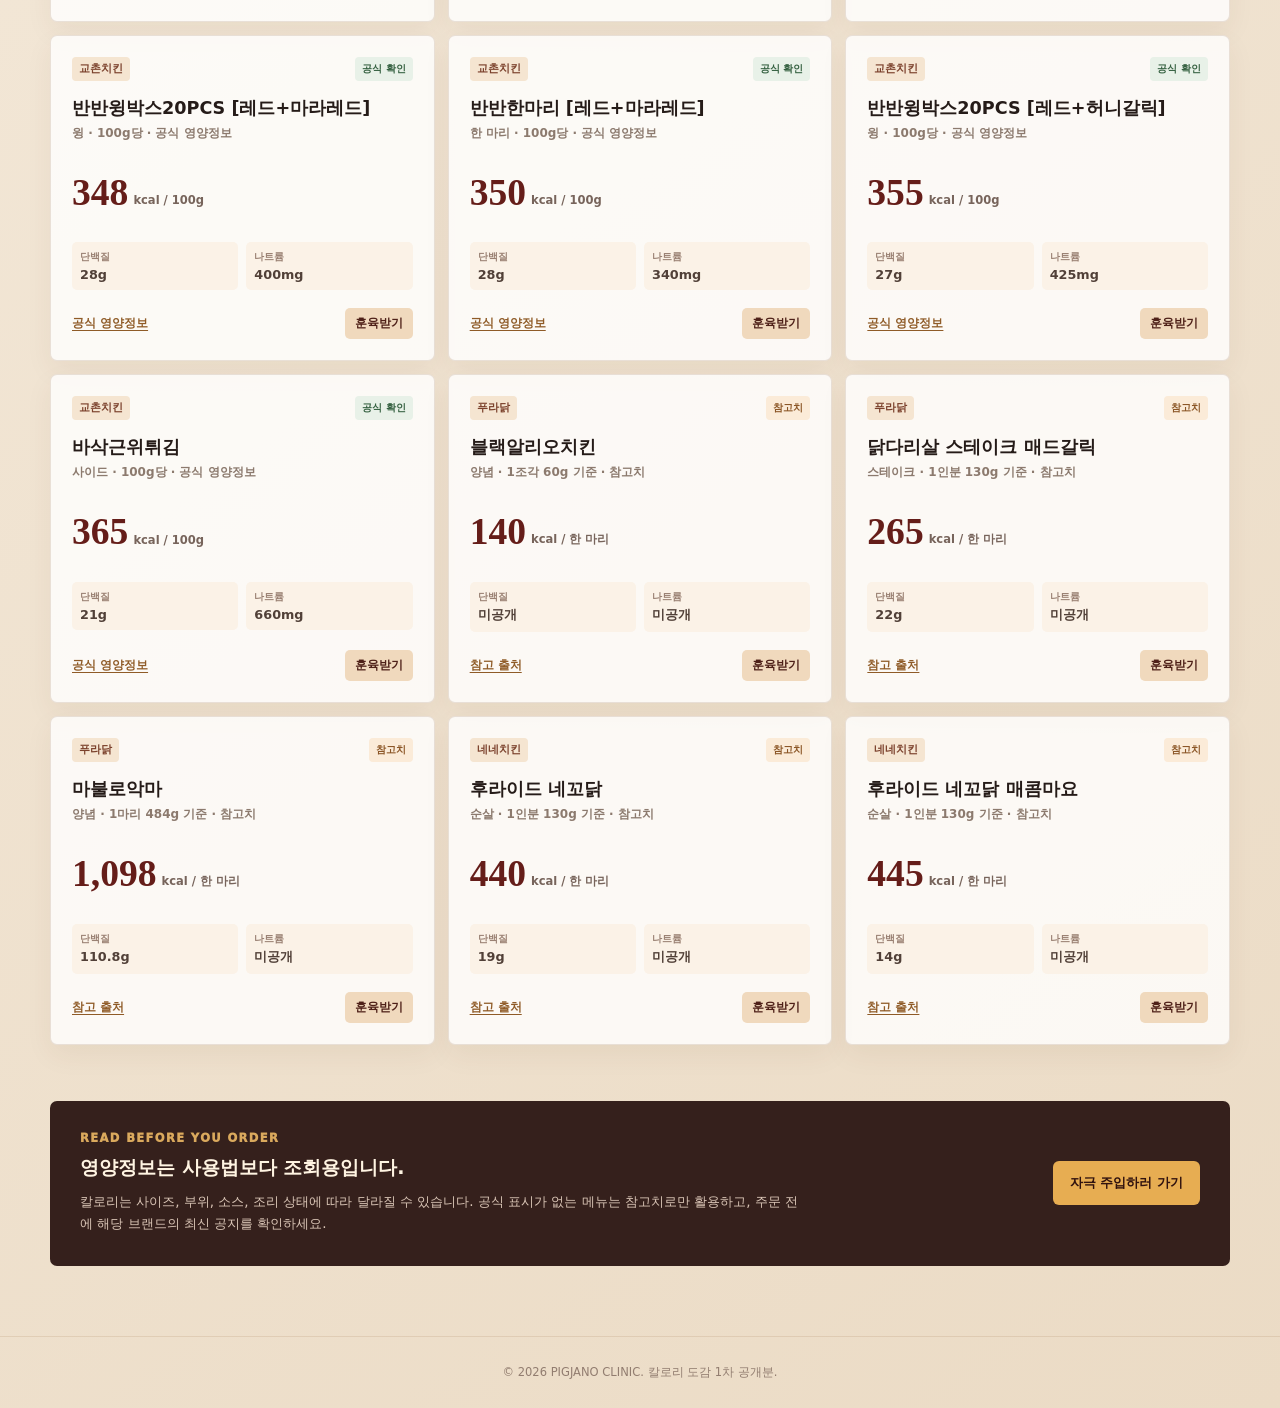
==== commit 7367a1b3: "Add files via upload" ====
--- a/chicken-calorie.html
+++ b/chicken-calorie.html
@@ -40,6 +40,6 @@
       </section>
     </main>
     <footer>&copy; 2026 PIGJANO CLINIC. &#52860;&#47196;&#47532; &#46020;&#44048; 1&#52264; &#44277;&#44060;&#48516;.</footer>
-    <script src="chicken-calorie.js?v=20260711-brands-v2"></script>
+    <script src="chicken-calorie.js?v=20260711-catalog-v4"></script>
   </body>
 </html>
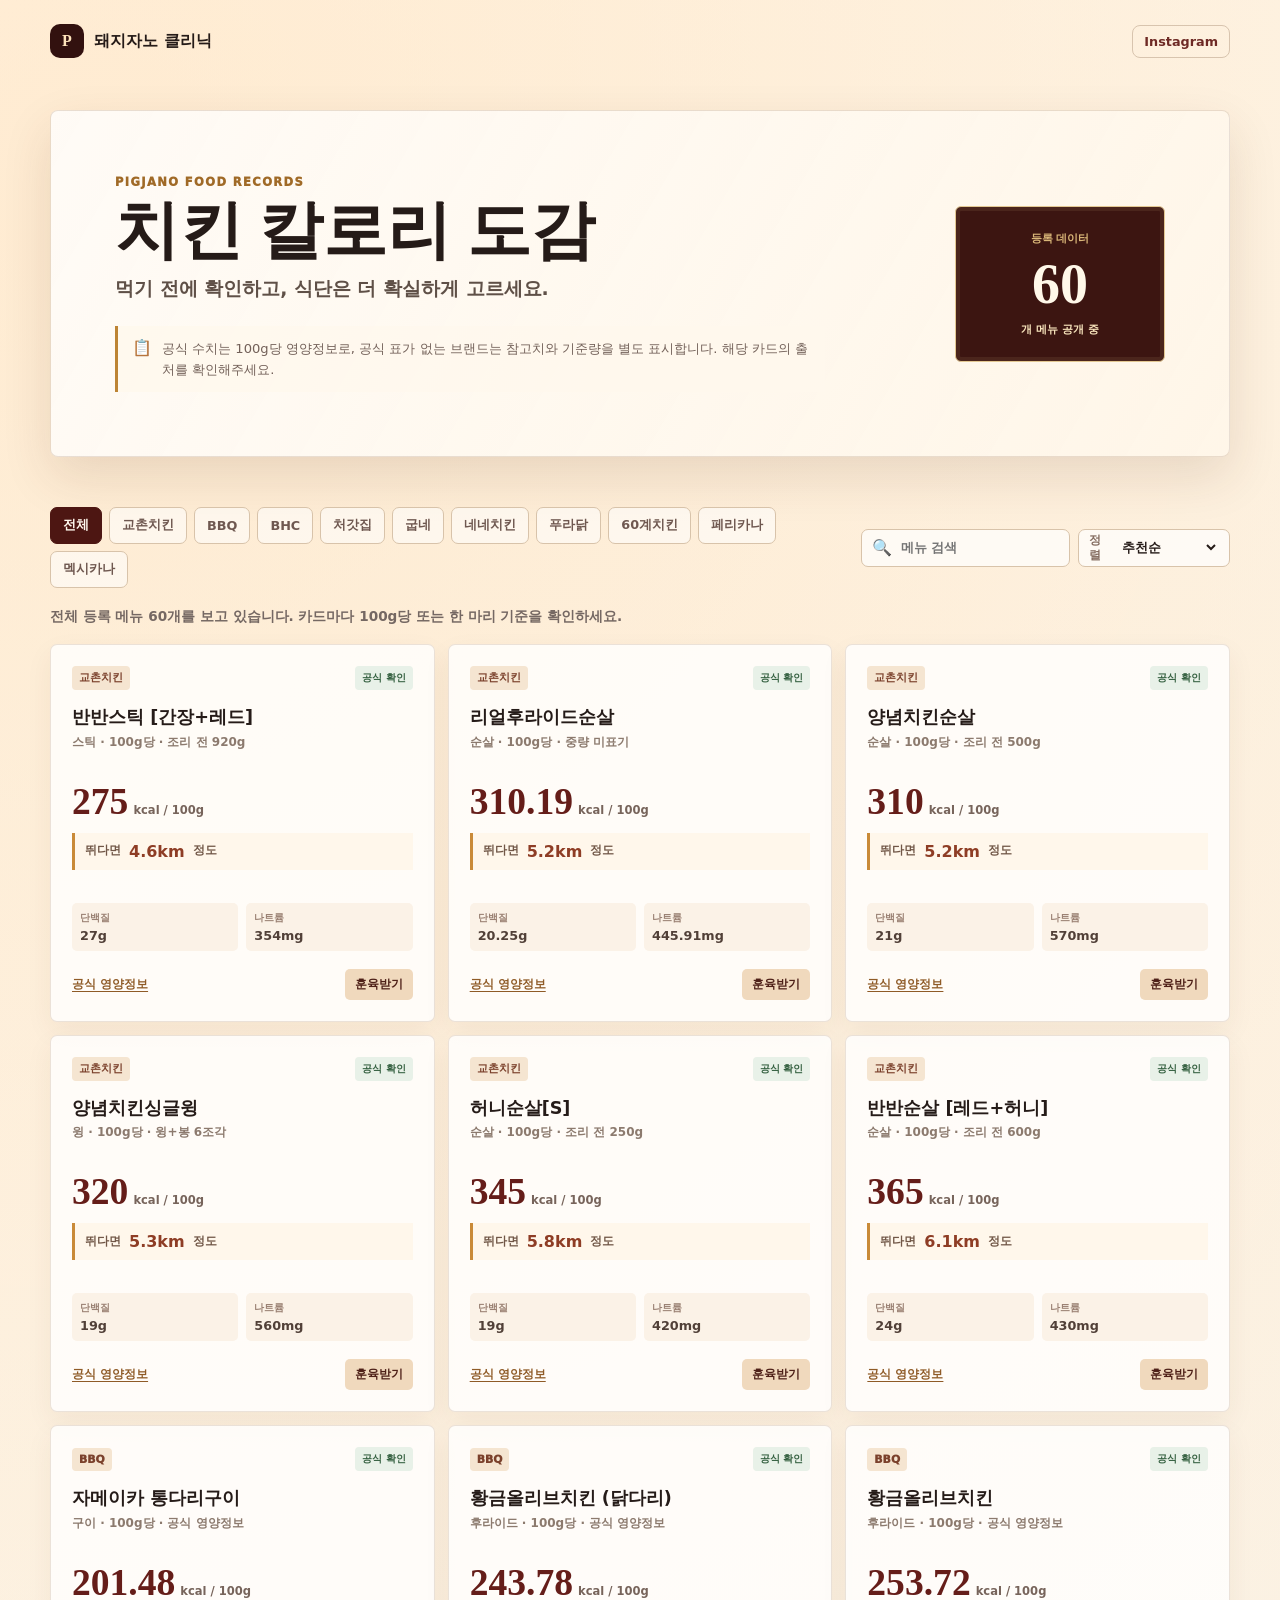
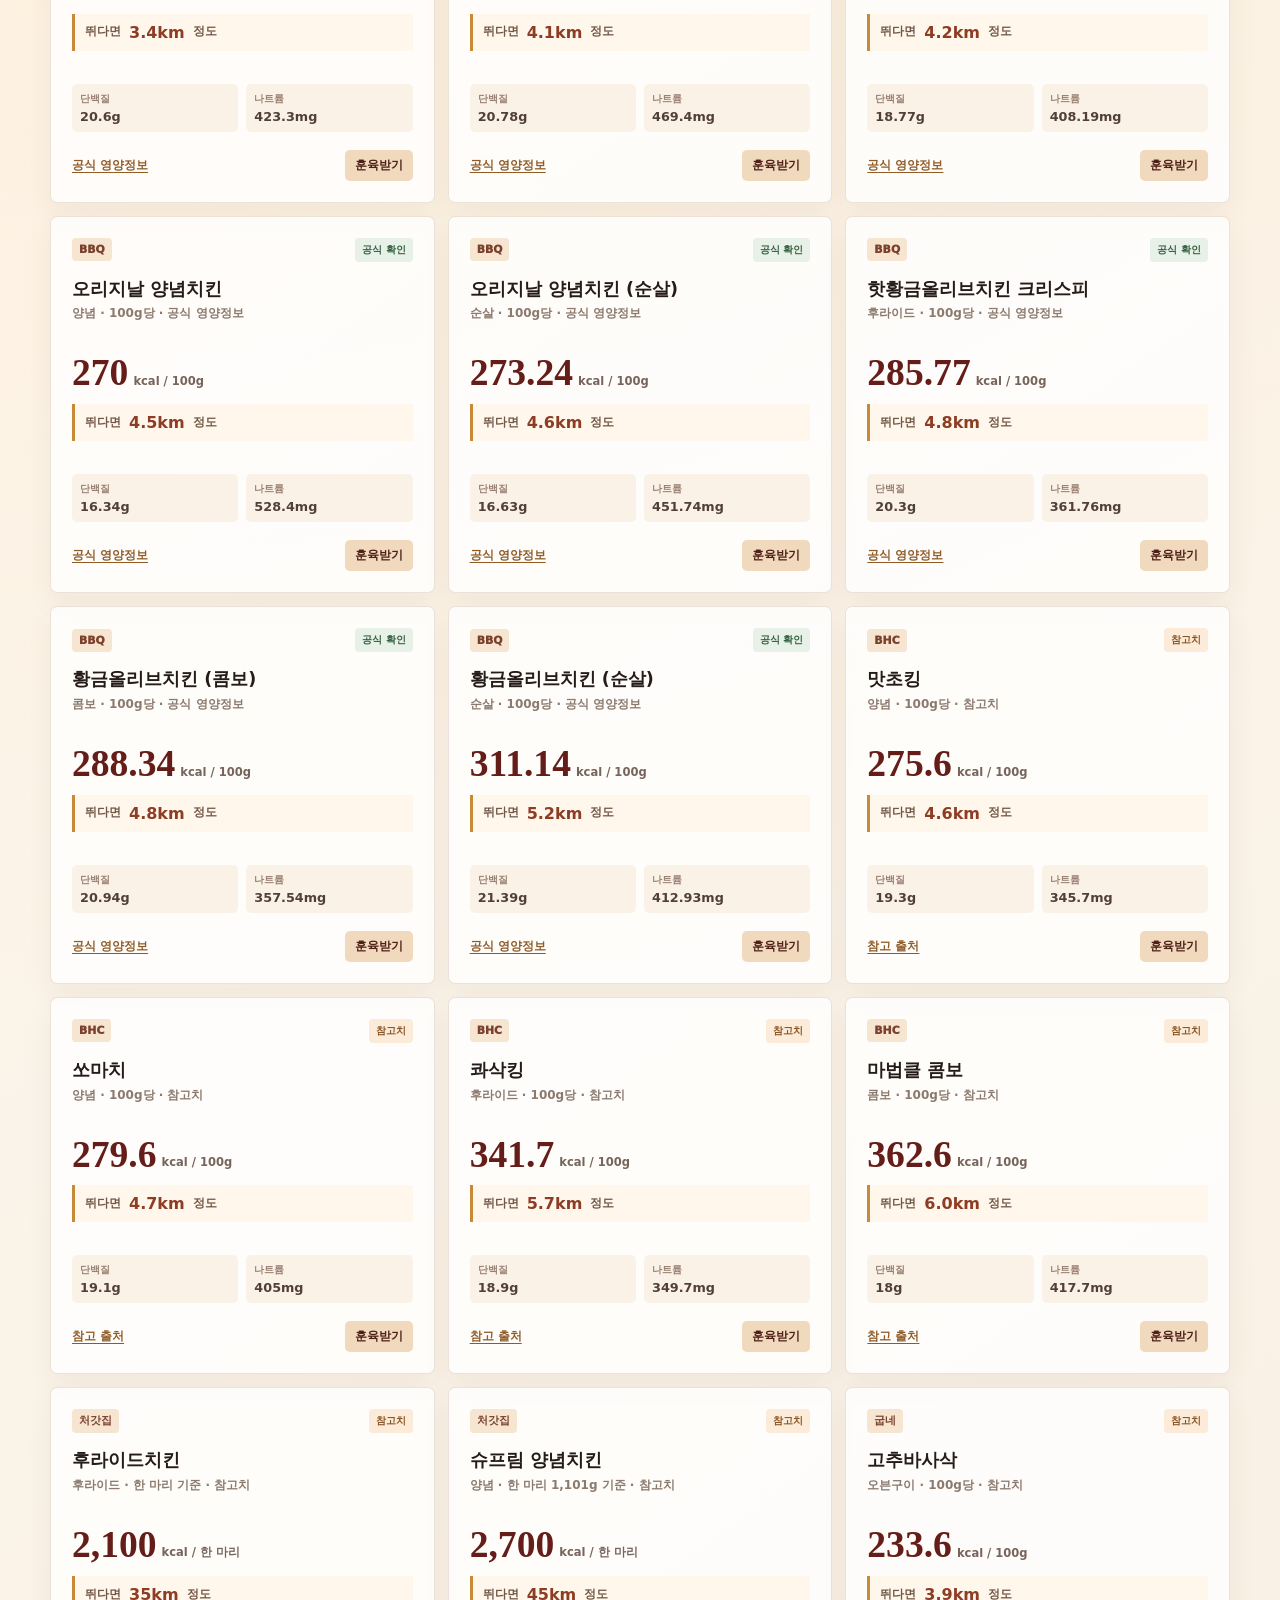
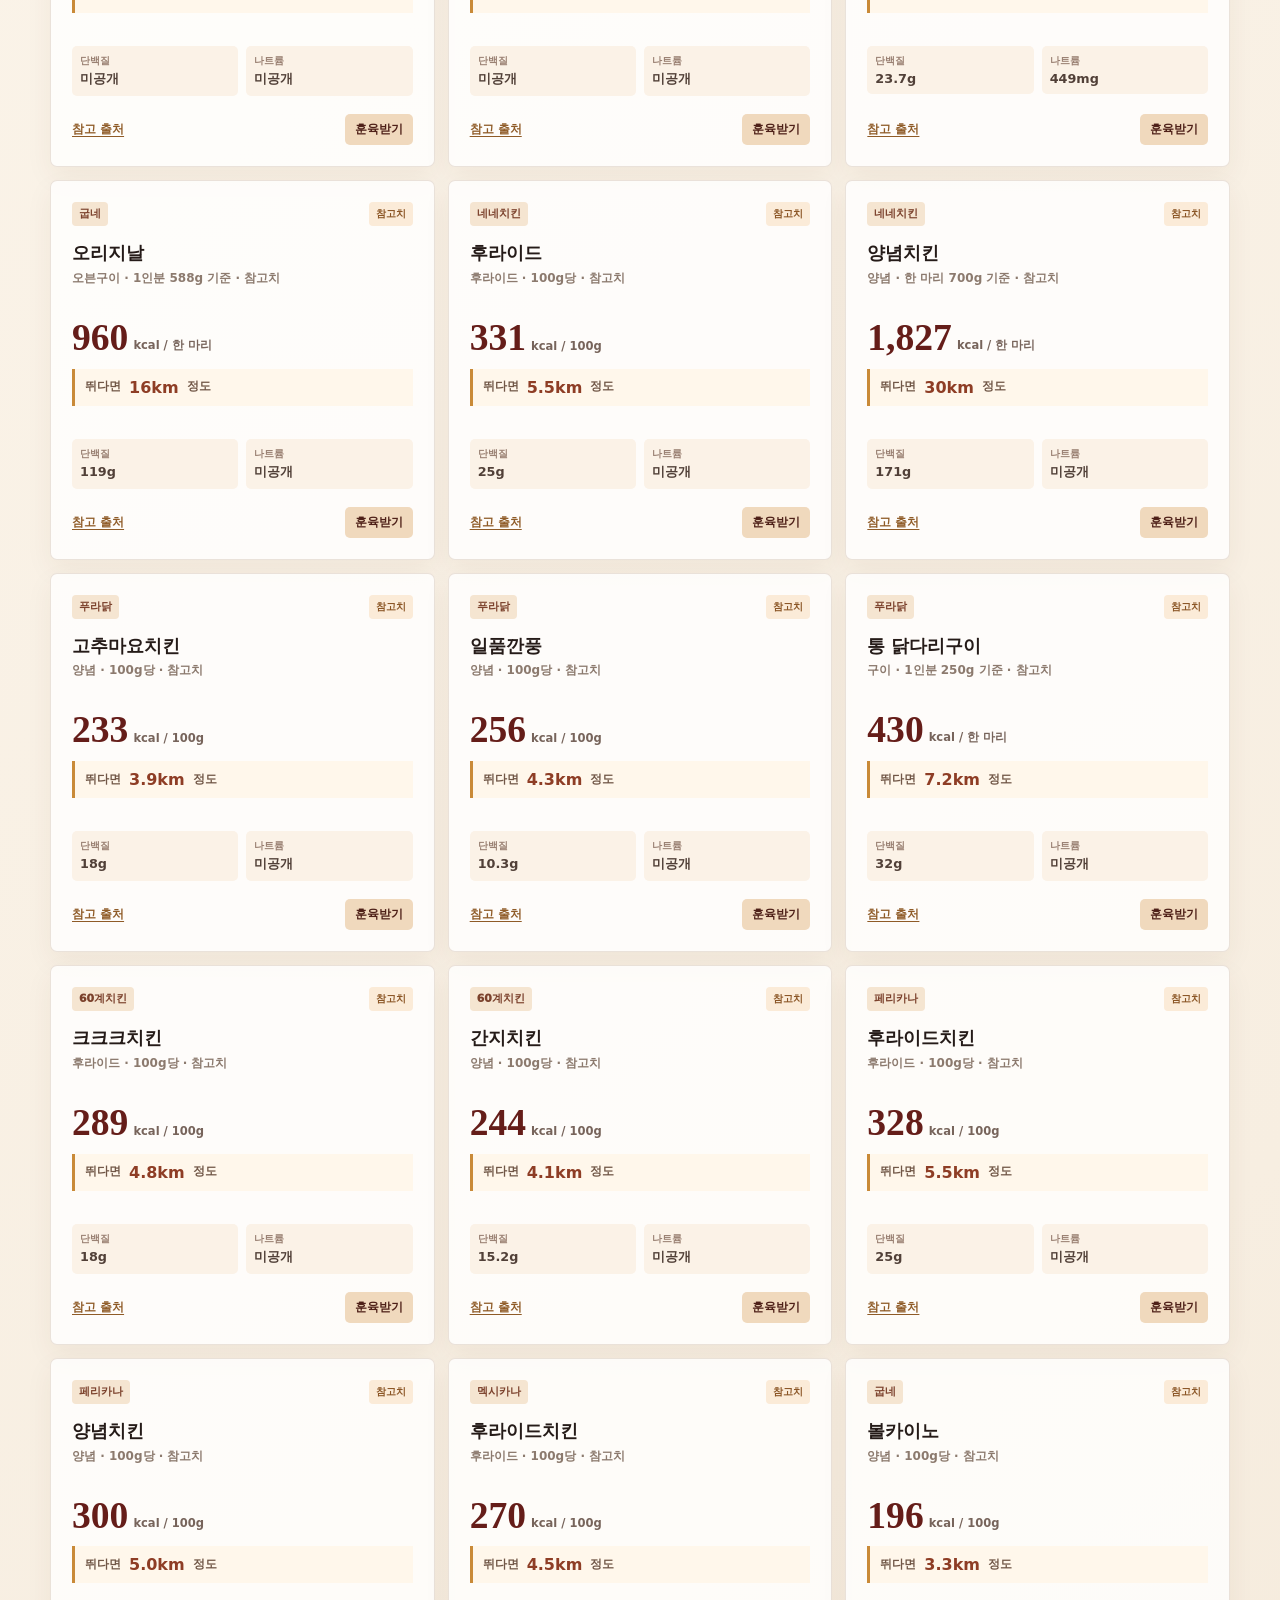
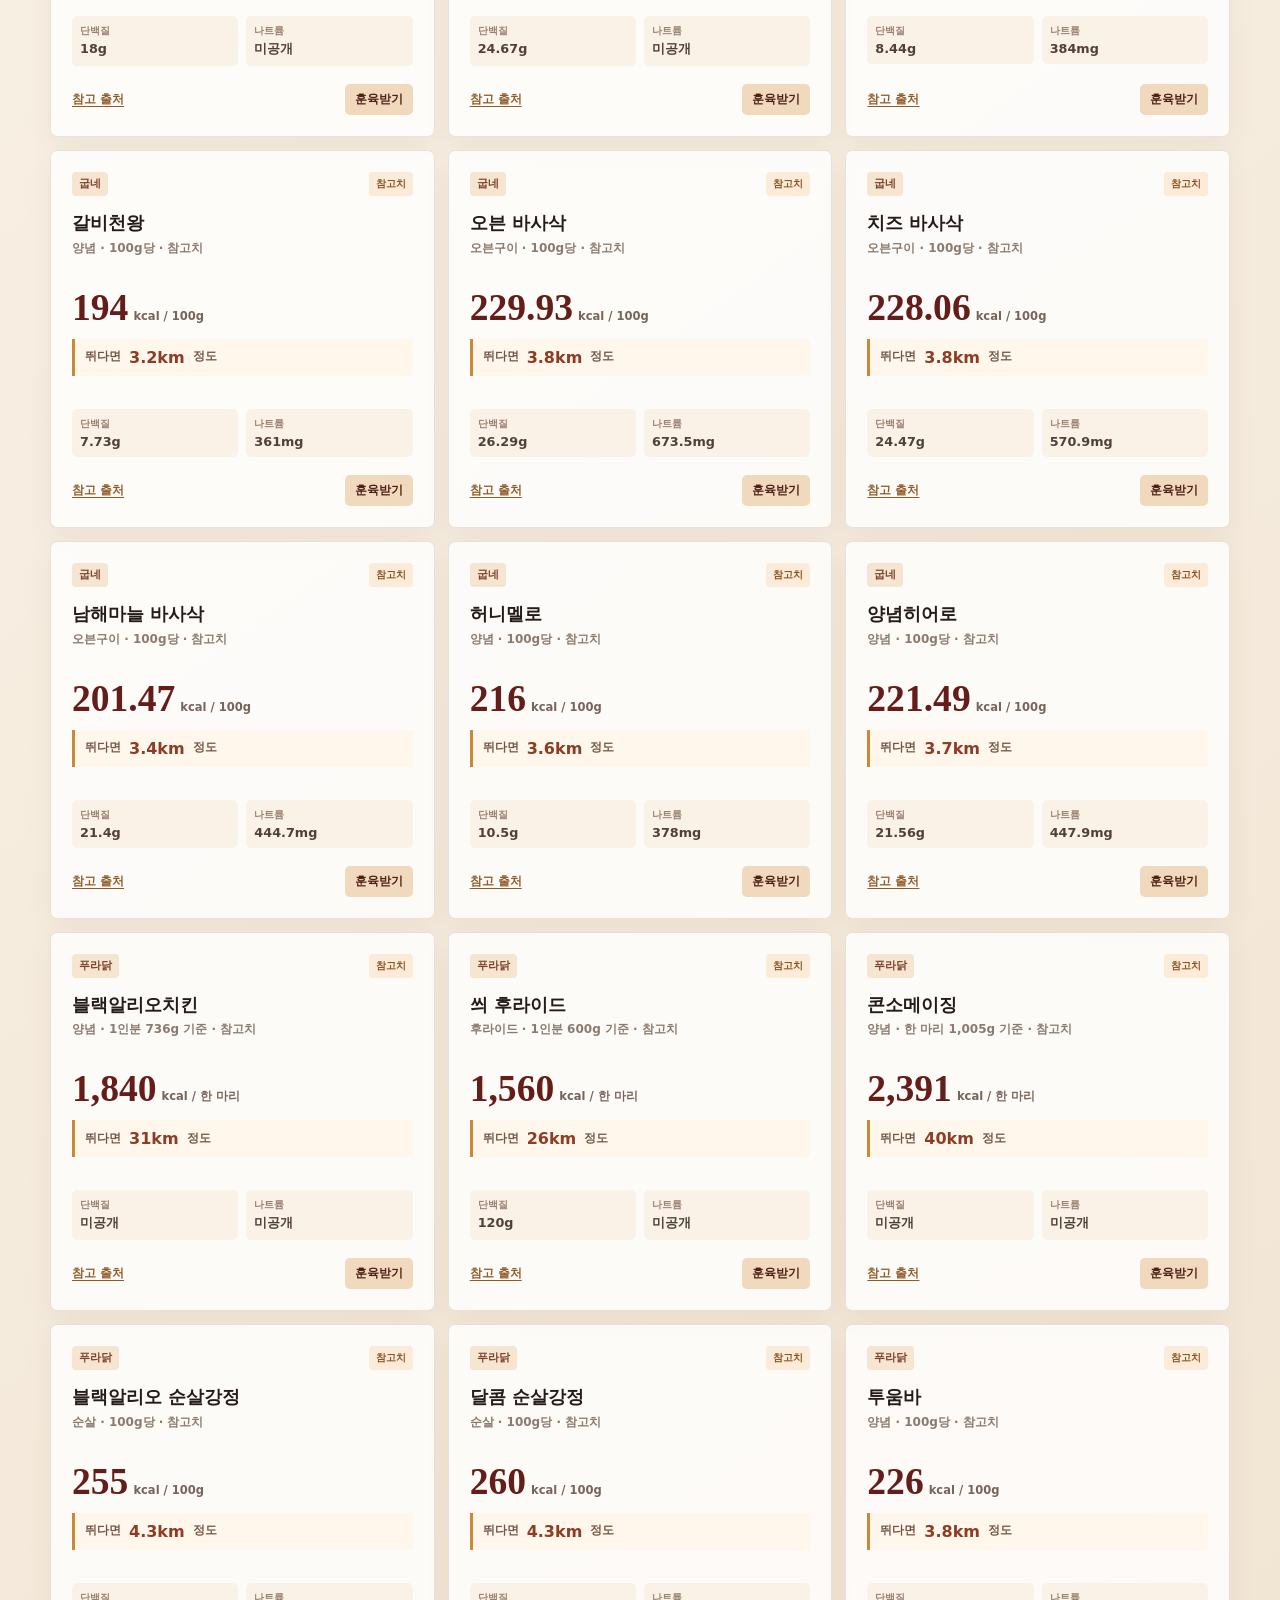
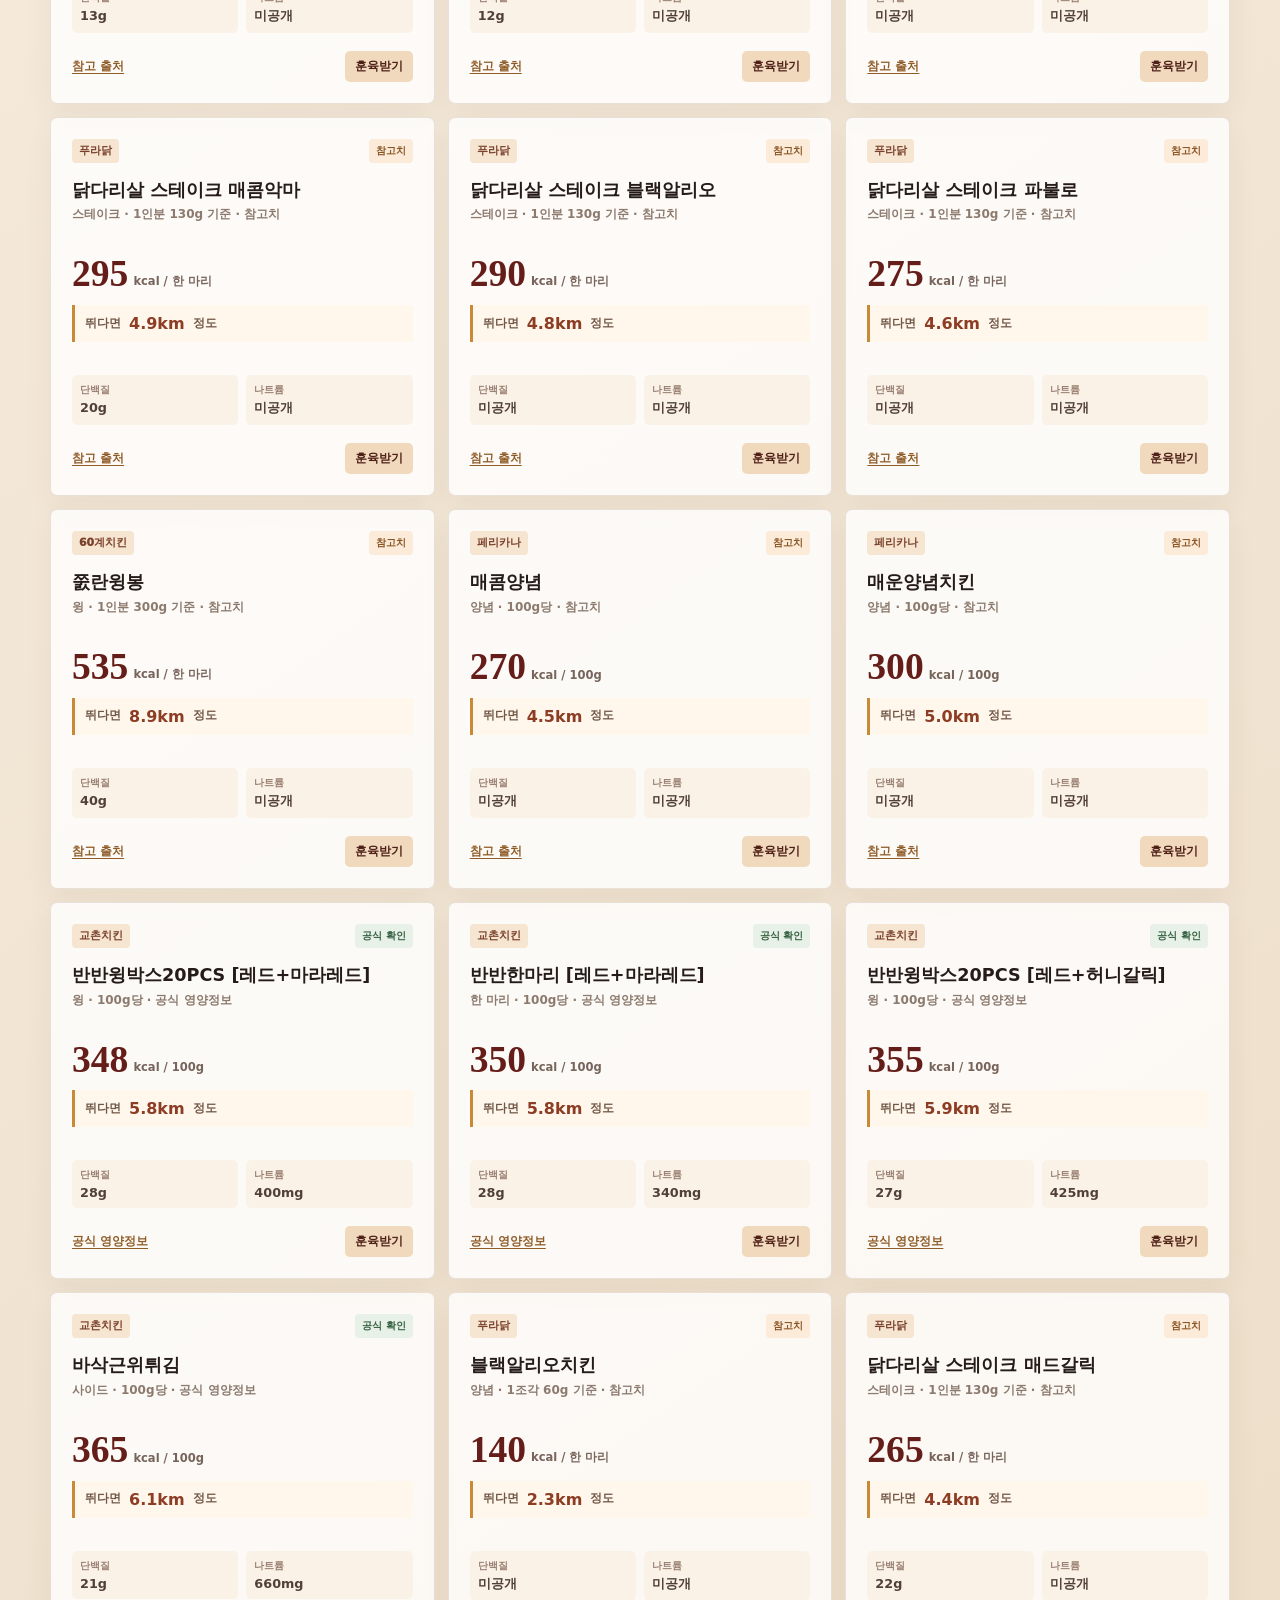
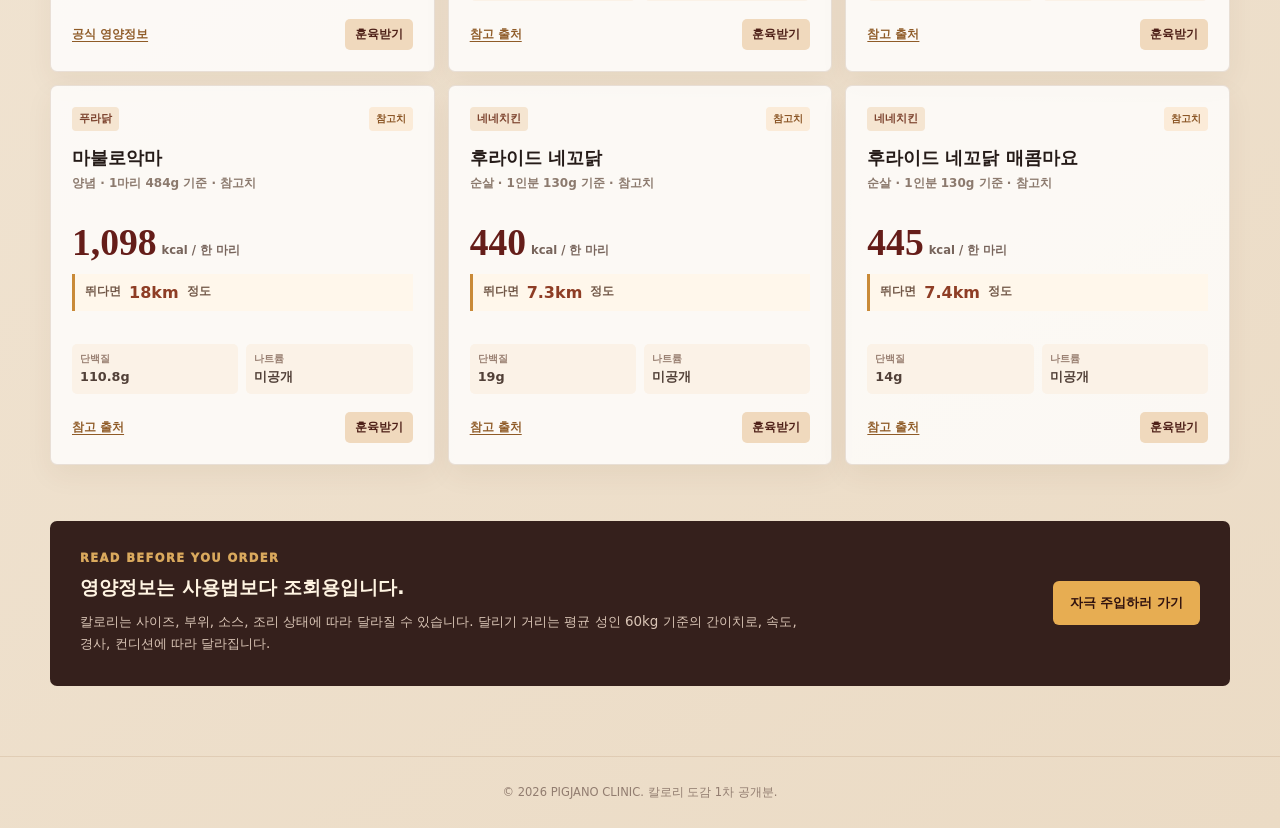
==== commit ae8b2d19: "Add files via upload" ====
--- a/chicken-calorie.html
+++ b/chicken-calorie.html
@@ -35,11 +35,11 @@
         <div class="empty-state" id="emptyState" hidden><span>&#128203;</span><h2>&#52286;&#45716; &#47700;&#45684;&#44032; &#50630;&#49845;&#45768;&#45796;.</h2><p>&#45796;&#47480; &#47700;&#45684;&#47749;&#51060;&#45208; &#48652;&#47004;&#46300;&#47484; &#44160;&#49353;&#54644;&#48372;&#49464;&#50836;.</p></div>
       </section>
       <section class="catalog-notice">
-        <div><p class="eyebrow">READ BEFORE YOU ORDER</p><h2>&#50689;&#50577;&#51221;&#48372;&#45716; &#49324;&#50857;&#48277;&#48372;&#45796; &#51312;&#54924;&#50857;&#51077;&#45768;&#45796;.</h2><p>&#52860;&#47196;&#47532;&#45716; &#49324;&#51060;&#51592;, &#48512;&#50948;, &#49548;&#49828;, &#51312;&#47532; &#49345;&#53468;&#50640; &#46384;&#46972; &#45804;&#46972;&#51656; &#49688; &#51080;&#49845;&#45768;&#45796;. &#44277;&#49885; &#54364;&#49884;&#44032; &#50630;&#45716; &#47700;&#45684;&#45716; &#52280;&#44256;&#52824;&#47196;&#47564; &#54876;&#50857;&#54616;&#44256;, &#51452;&#47928; &#51204;&#50640; &#54644;&#45817; &#48652;&#47004;&#46300;&#51032; &#52572;&#49888; &#44277;&#51648;&#47484; &#54869;&#51064;&#54616;&#49464;&#50836;.</p></div>
+        <div><p class="eyebrow">READ BEFORE YOU ORDER</p><h2>&#50689;&#50577;&#51221;&#48372;&#45716; &#49324;&#50857;&#48277;&#48372;&#45796; &#51312;&#54924;&#50857;&#51077;&#45768;&#45796;.</h2><p>&#52860;&#47196;&#47532;&#45716; &#49324;&#51060;&#51592;, &#48512;&#50948;, &#49548;&#49828;, &#51312;&#47532; &#49345;&#53468;&#50640; &#46384;&#46972; &#45804;&#46972;&#51656; &#49688; &#51080;&#49845;&#45768;&#45796;. &#45804;&#47532;&#44592; &#44144;&#47532;&#45716; &#54217;&#44512; &#49457;&#51064; 60kg &#44592;&#51456;&#51032; &#44036;&#51060;&#52824;&#47196;, &#49549;&#46020;, &#44221;&#49324;, &#52968;&#46356;&#49496;&#50640; &#46384;&#46972; &#45804;&#46972;&#51665;&#45768;&#45796;.</p></div>
         <a class="discipline-cta" href="index.html#doseGrid">&#51088;&#44537; &#51452;&#51077;&#54616;&#47084; &#44032;&#44592;</a>
       </section>
     </main>
     <footer>&copy; 2026 PIGJANO CLINIC. &#52860;&#47196;&#47532; &#46020;&#44048; 1&#52264; &#44277;&#44060;&#48516;.</footer>
-    <script src="chicken-calorie.js?v=20260711-catalog-v4"></script>
+    <script src="chicken-calorie.js?v=20260711-running-distance-fixed"></script>
   </body>
 </html>
--- a/chicken-calorie.css
+++ b/chicken-calorie.css
@@ -75,6 +75,8 @@
 .calorie-row { display: flex; align-items: end; gap: 5px; margin: 17px 0; }
 .calorie-row strong { color: var(--wine); font-family: Georgia, "Noto Serif KR", serif; font-size: 2.35rem; line-height: .9; }
 .calorie-row span { padding-bottom: 2px; color: #77645b; font-size: .72rem; font-weight: 900; }
+.run-target { display: flex; align-items: center; gap: 8px; margin: -3px 0 17px; padding: 9px 10px; border-left: 3px solid #c98a38; background: #fff7eb; color: #715747; font-size: .74rem; font-weight: 800; }
+.run-target strong { color: #8e3d25; font-size: 1rem; }
 .nutrition { display: grid; grid-template-columns: 1fr 1fr; gap: 8px; margin-bottom: 18px; }
 .nutrition div { padding: 8px; border-radius: 5px; background: #fbf2e7; }
 .nutrition dt { margin-bottom: 3px; color: #9a8173; font-size: .65rem; font-weight: 900; }
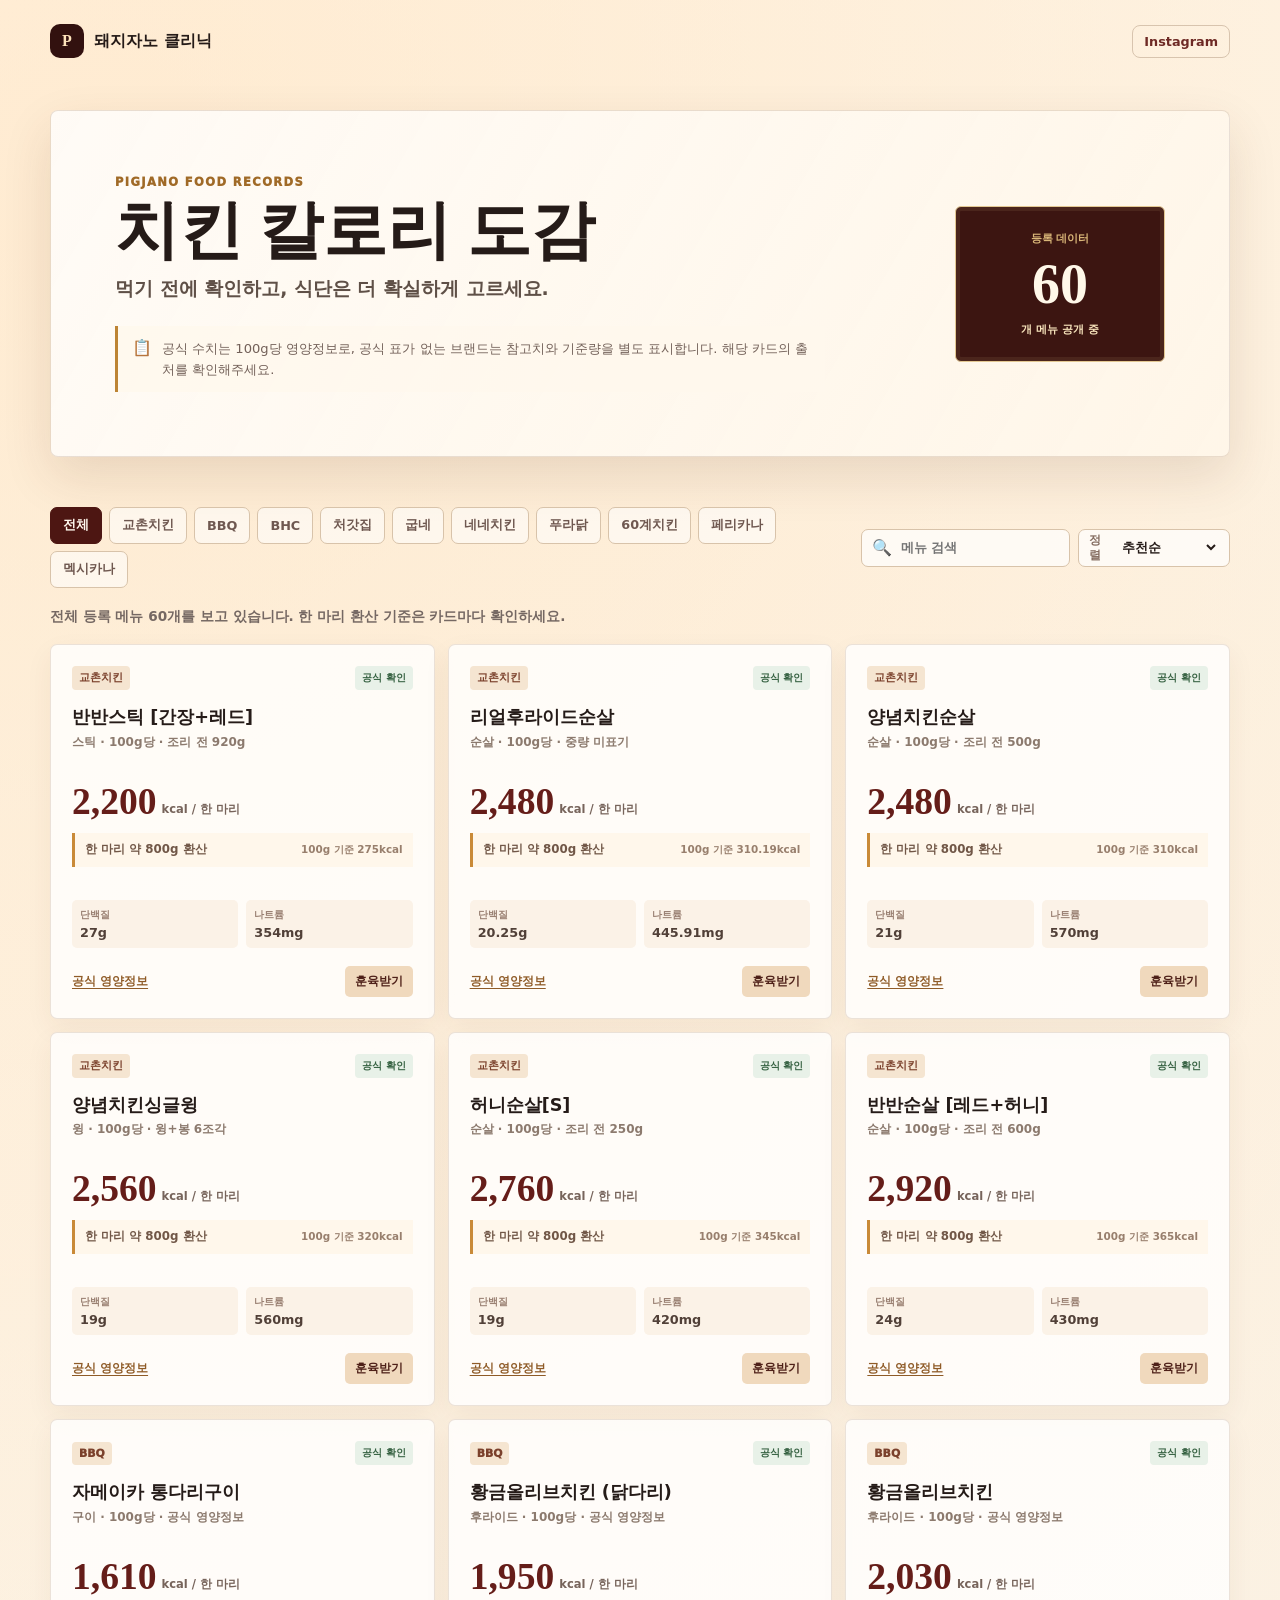
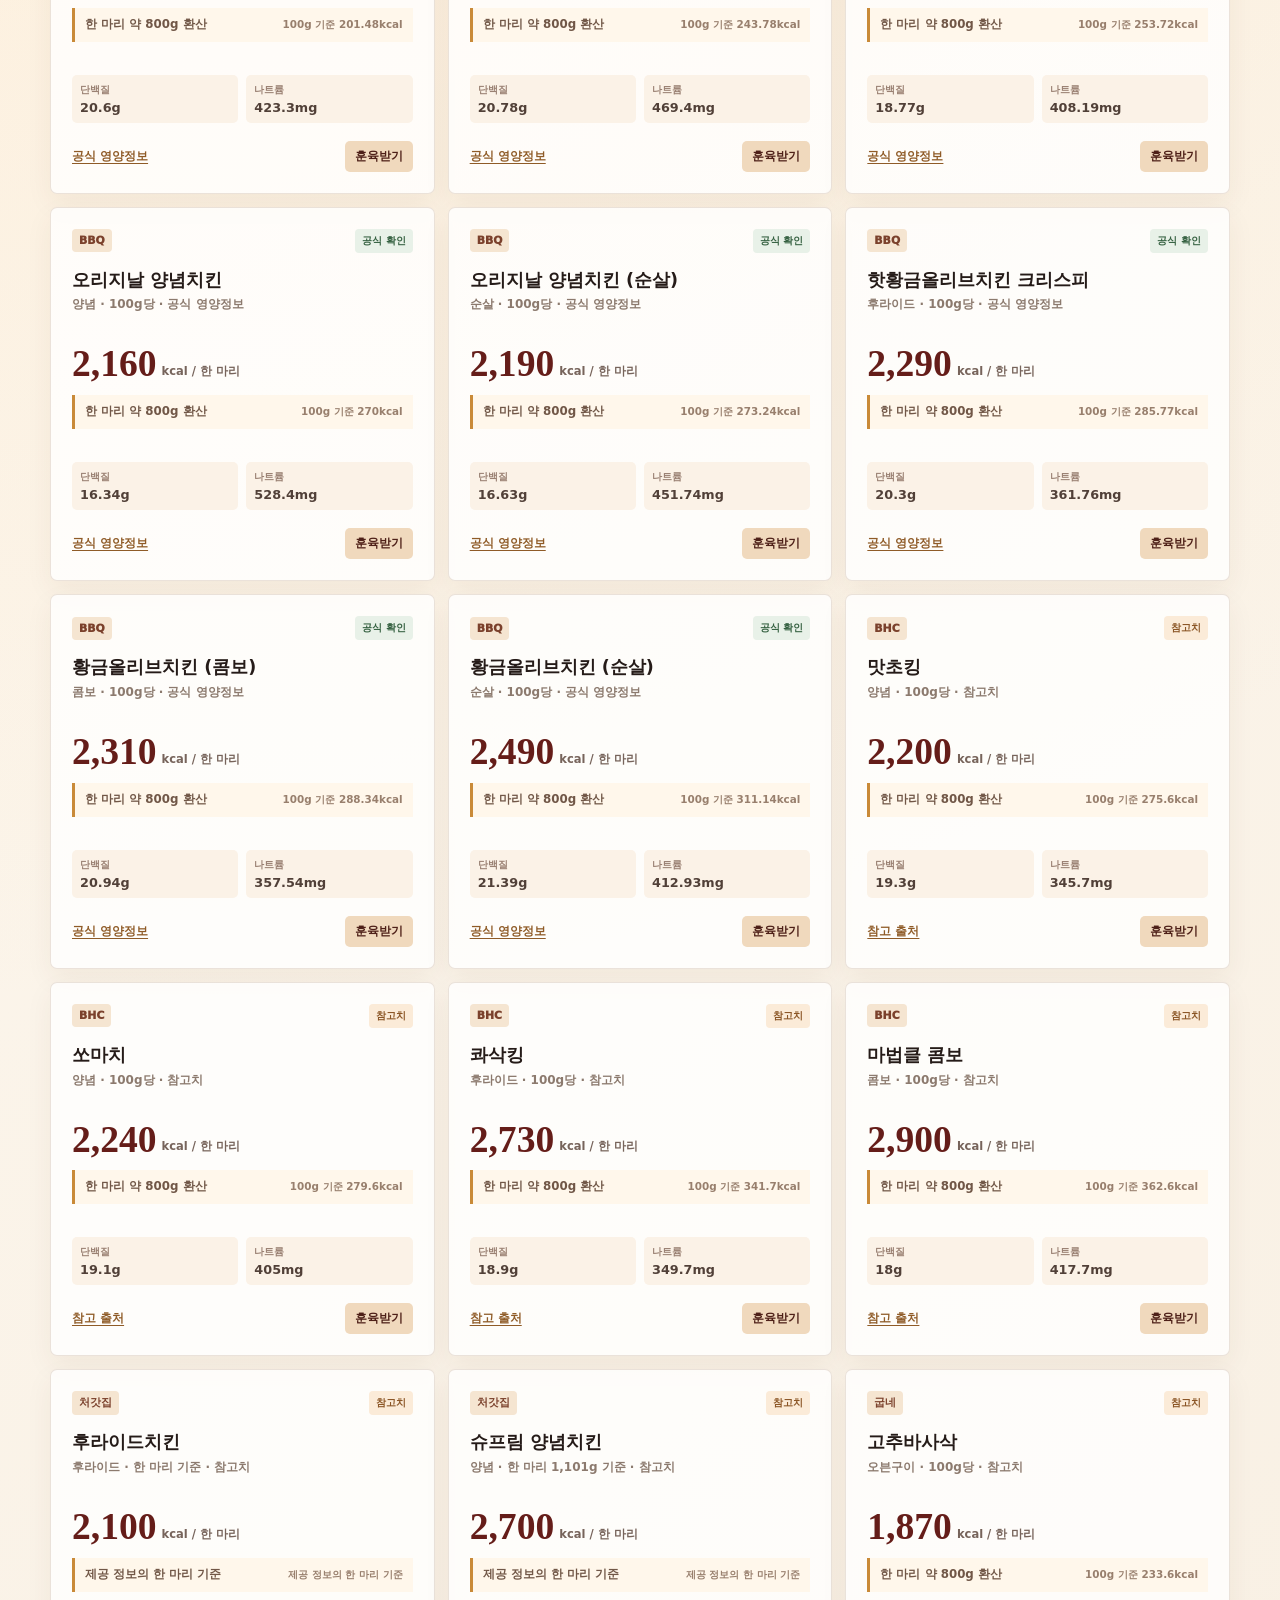
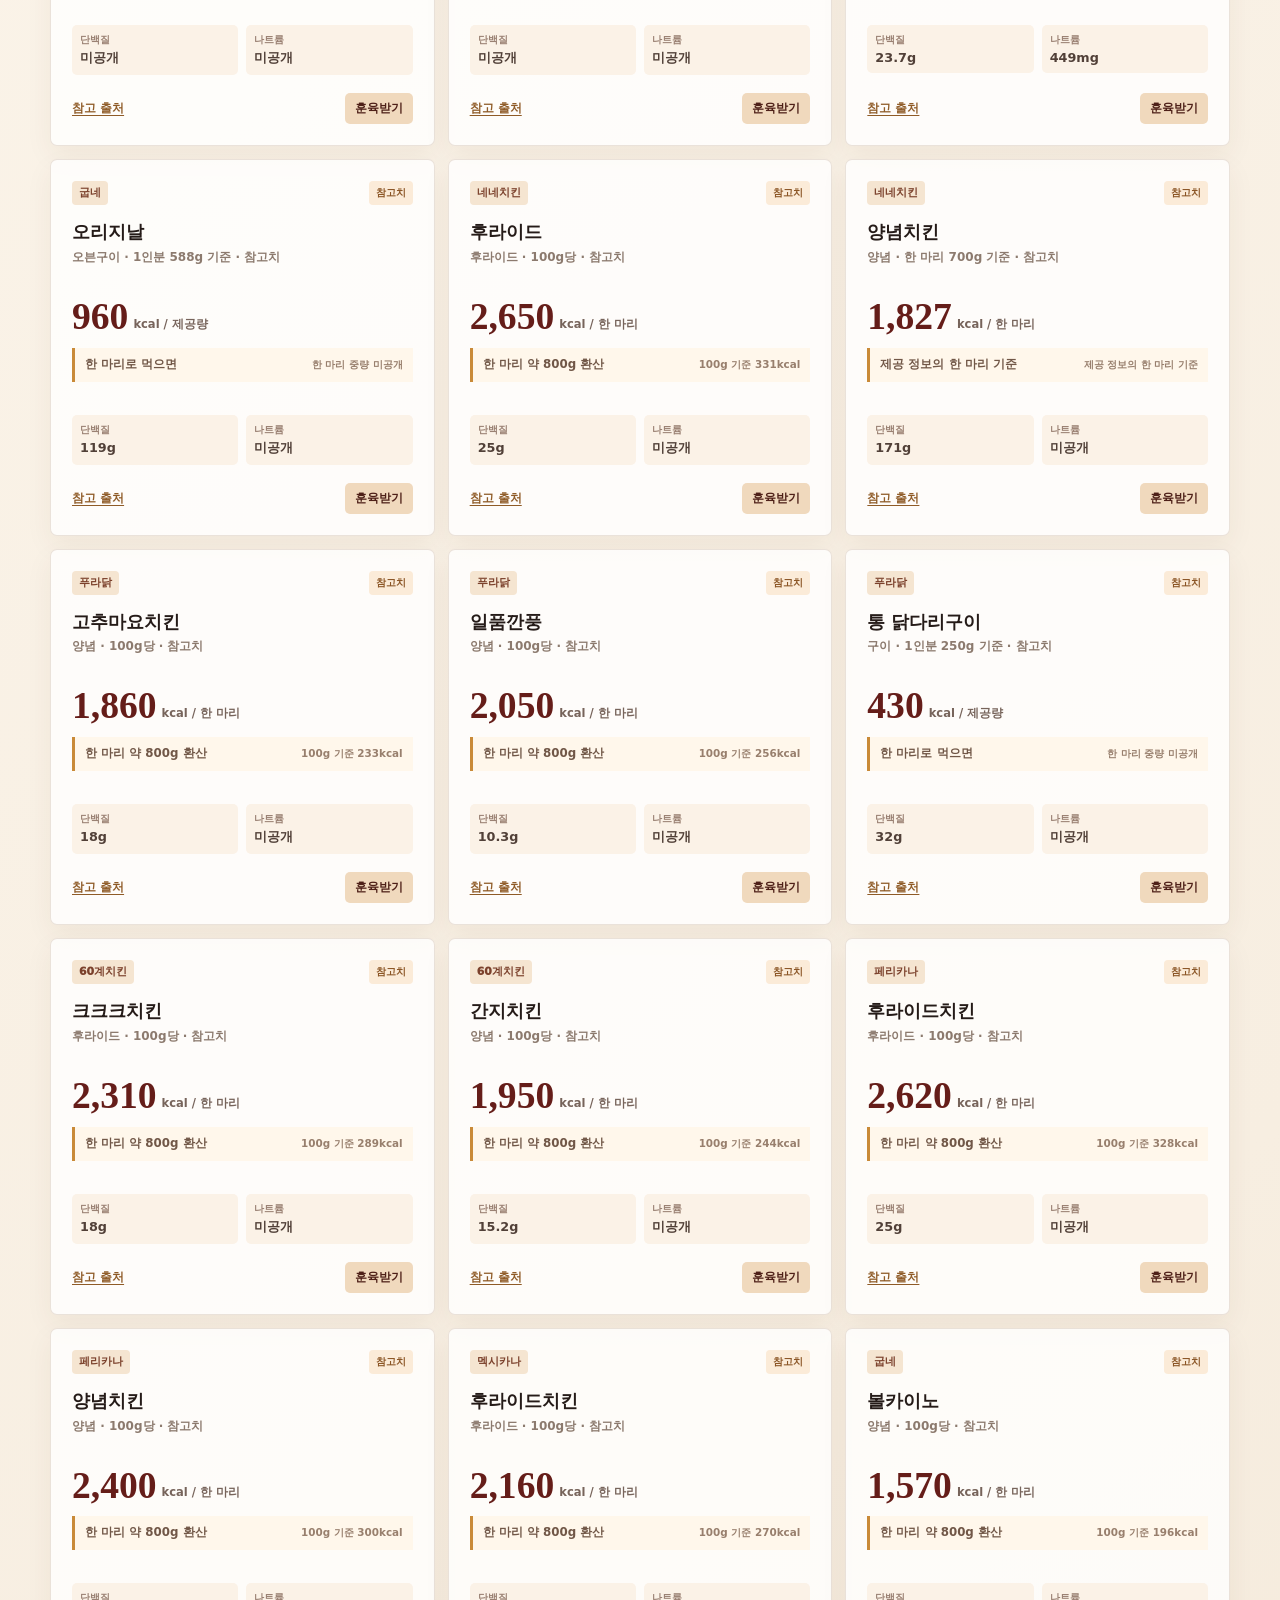
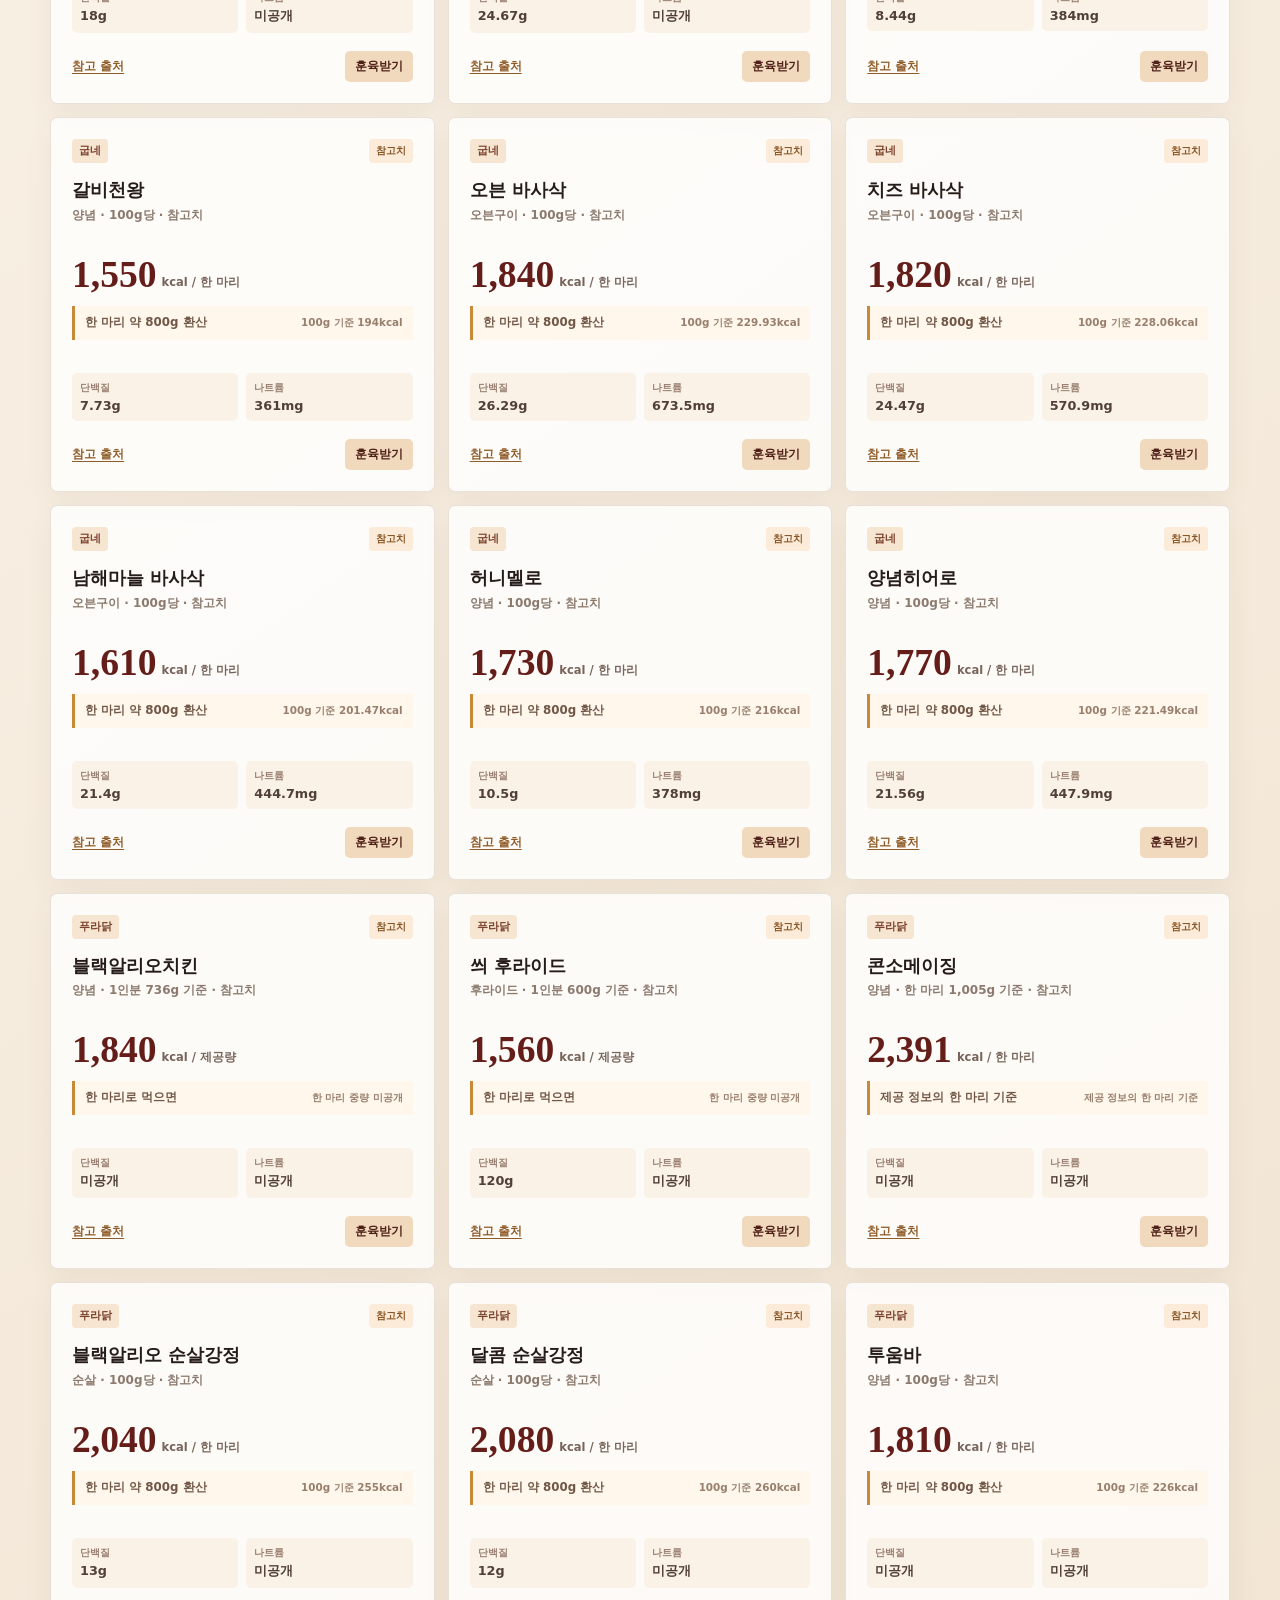
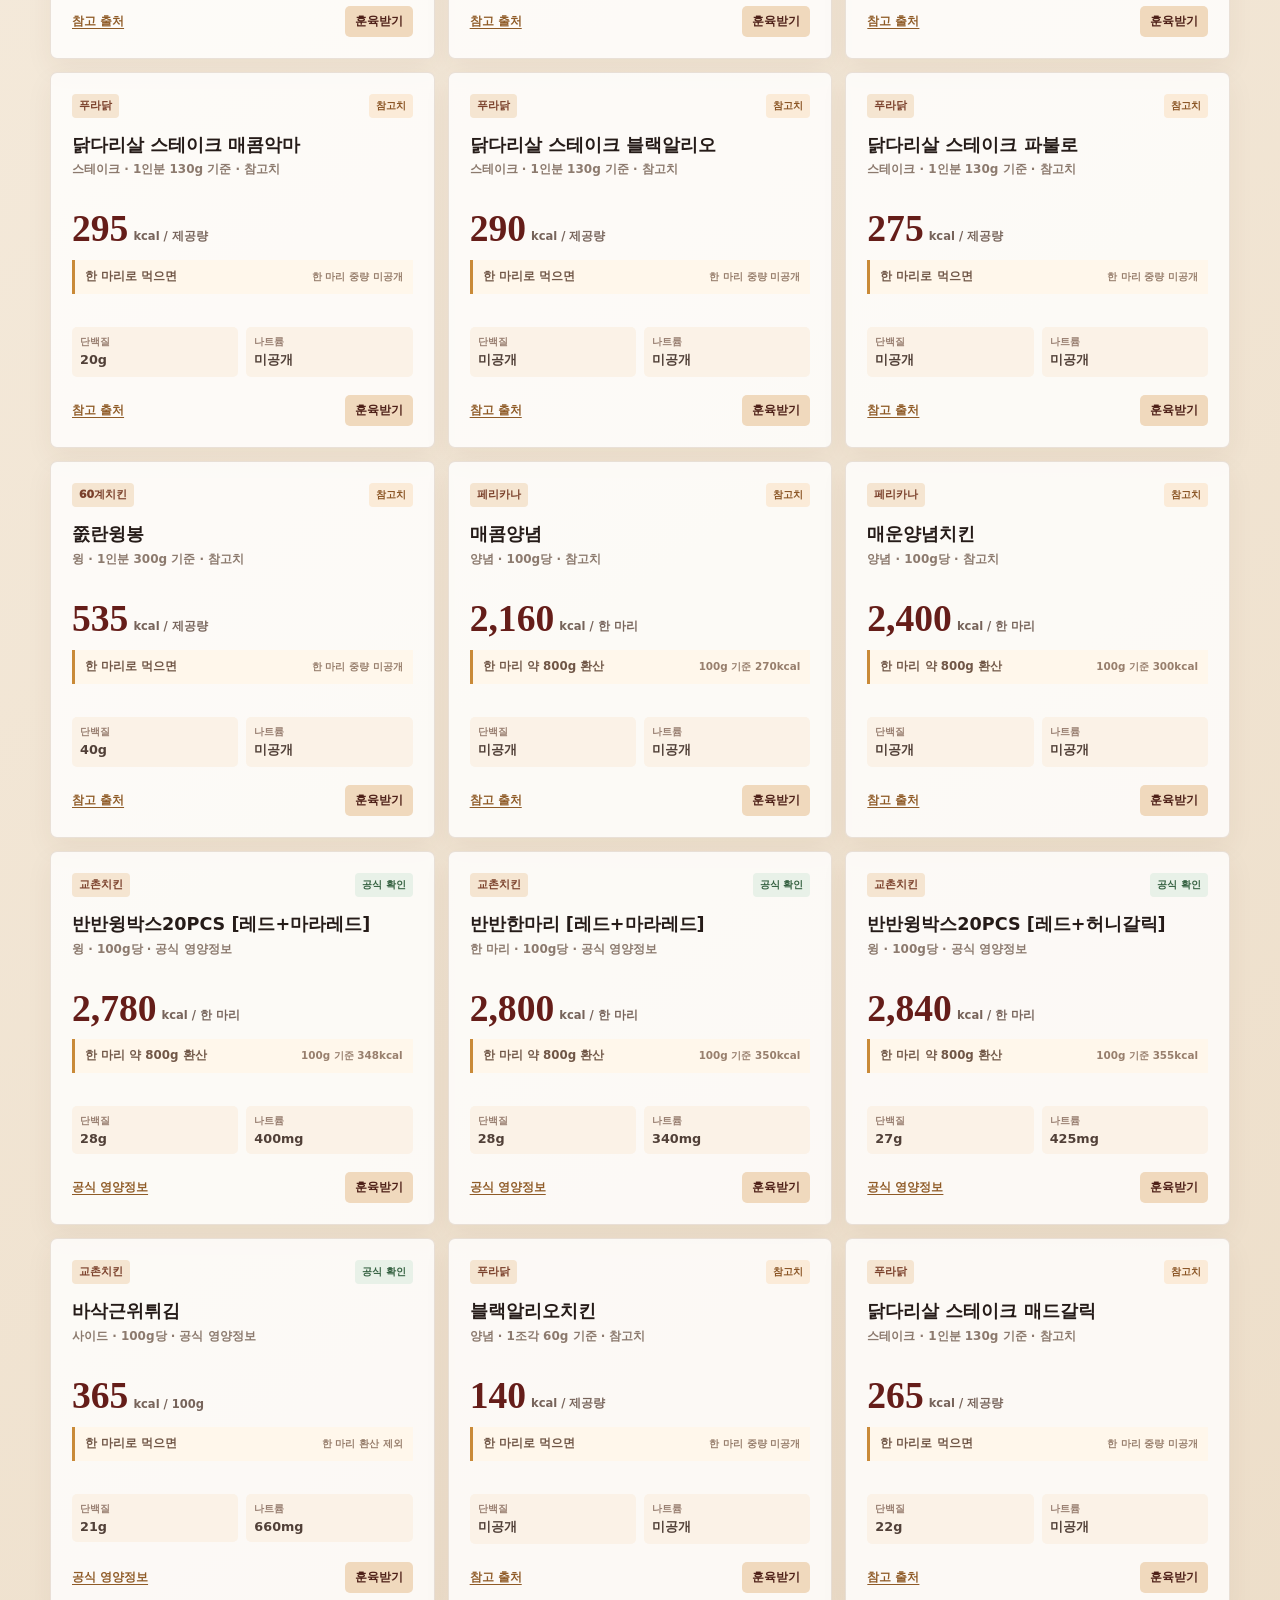
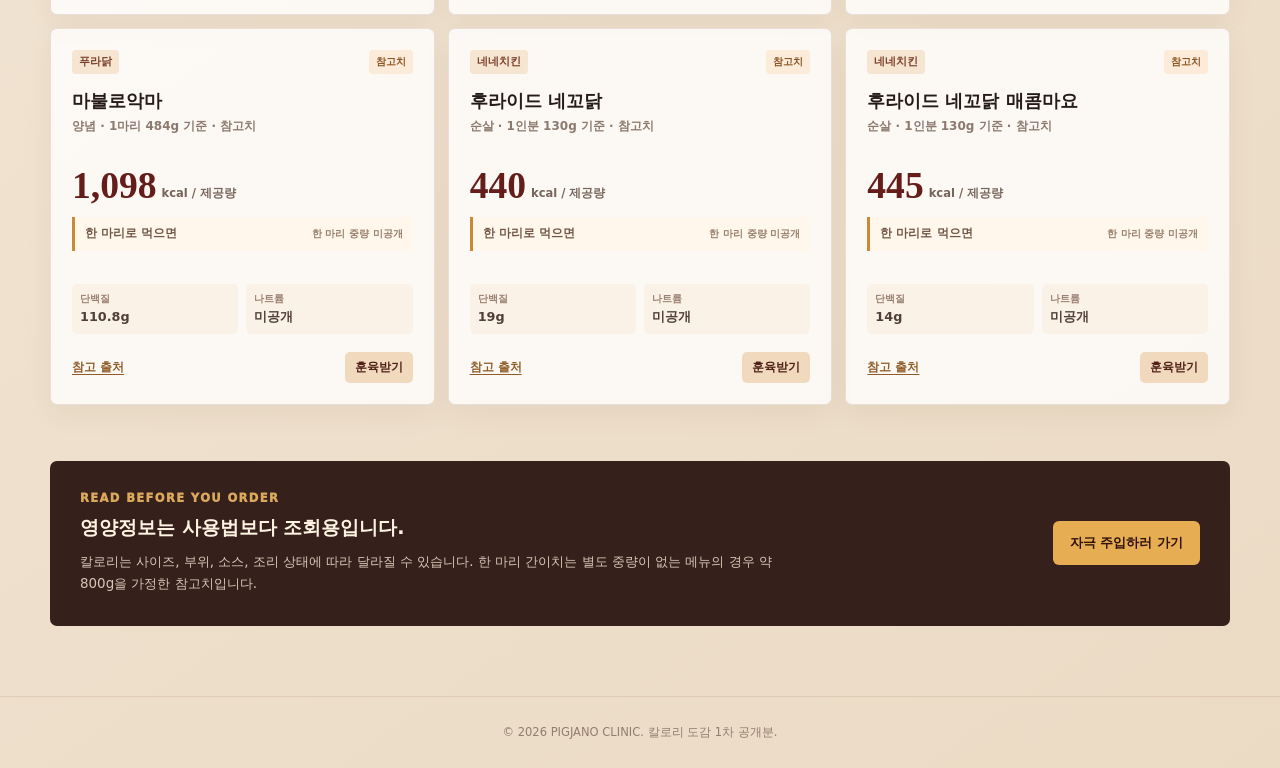
==== commit 7fb11186: "Add files via upload" ====
--- a/chicken-calorie.html
+++ b/chicken-calorie.html
@@ -35,11 +35,11 @@
         <div class="empty-state" id="emptyState" hidden><span>&#128203;</span><h2>&#52286;&#45716; &#47700;&#45684;&#44032; &#50630;&#49845;&#45768;&#45796;.</h2><p>&#45796;&#47480; &#47700;&#45684;&#47749;&#51060;&#45208; &#48652;&#47004;&#46300;&#47484; &#44160;&#49353;&#54644;&#48372;&#49464;&#50836;.</p></div>
       </section>
       <section class="catalog-notice">
-        <div><p class="eyebrow">READ BEFORE YOU ORDER</p><h2>&#50689;&#50577;&#51221;&#48372;&#45716; &#49324;&#50857;&#48277;&#48372;&#45796; &#51312;&#54924;&#50857;&#51077;&#45768;&#45796;.</h2><p>&#52860;&#47196;&#47532;&#45716; &#49324;&#51060;&#51592;, &#48512;&#50948;, &#49548;&#49828;, &#51312;&#47532; &#49345;&#53468;&#50640; &#46384;&#46972; &#45804;&#46972;&#51656; &#49688; &#51080;&#49845;&#45768;&#45796;. &#45804;&#47532;&#44592; &#44144;&#47532;&#45716; &#54217;&#44512; &#49457;&#51064; 60kg &#44592;&#51456;&#51032; &#44036;&#51060;&#52824;&#47196;, &#49549;&#46020;, &#44221;&#49324;, &#52968;&#46356;&#49496;&#50640; &#46384;&#46972; &#45804;&#46972;&#51665;&#45768;&#45796;.</p></div>
+        <div><p class="eyebrow">READ BEFORE YOU ORDER</p><h2>&#50689;&#50577;&#51221;&#48372;&#45716; &#49324;&#50857;&#48277;&#48372;&#45796; &#51312;&#54924;&#50857;&#51077;&#45768;&#45796;.</h2><p>&#52860;&#47196;&#47532;&#45716; &#49324;&#51060;&#51592;, &#48512;&#50948;, &#49548;&#49828;, &#51312;&#47532; &#49345;&#53468;&#50640; &#46384;&#46972; &#45804;&#46972;&#51656; &#49688; &#51080;&#49845;&#45768;&#45796;. &#54620; &#47560;&#47532; &#44036;&#51060;&#52824;&#45716; &#48324;&#46020; &#51473;&#47049;&#51060; &#50630;&#45716; &#47700;&#45684;&#51032; &#44221;&#50864; &#50557; 800g&#51012; &#44032;&#51221;&#54620; &#52280;&#44256;&#52824;&#51077;&#45768;&#45796;.</p></div>
         <a class="discipline-cta" href="index.html#doseGrid">&#51088;&#44537; &#51452;&#51077;&#54616;&#47084; &#44032;&#44592;</a>
       </section>
     </main>
     <footer>&copy; 2026 PIGJANO CLINIC. &#52860;&#47196;&#47532; &#46020;&#44048; 1&#52264; &#44277;&#44060;&#48516;.</footer>
-    <script src="chicken-calorie.js?v=20260711-running-distance-fixed"></script>
+    <script src="chicken-calorie.js?v=20260712-whole-chicken-v4"></script>
   </body>
 </html>
--- a/chicken-calorie.css
+++ b/chicken-calorie.css
@@ -75,8 +75,9 @@
 .calorie-row { display: flex; align-items: end; gap: 5px; margin: 17px 0; }
 .calorie-row strong { color: var(--wine); font-family: Georgia, "Noto Serif KR", serif; font-size: 2.35rem; line-height: .9; }
 .calorie-row span { padding-bottom: 2px; color: #77645b; font-size: .72rem; font-weight: 900; }
-.run-target { display: flex; align-items: center; gap: 8px; margin: -3px 0 17px; padding: 9px 10px; border-left: 3px solid #c98a38; background: #fff7eb; color: #715747; font-size: .74rem; font-weight: 800; }
-.run-target strong { color: #8e3d25; font-size: 1rem; }
+.whole-target { display: flex; align-items: center; justify-content: space-between; gap: 8px; margin: -3px 0 17px; padding: 9px 10px; border-left: 3px solid #c98a38; background: #fff7eb; color: #715747; font-size: .74rem; font-weight: 800; }
+.whole-target strong { color: #8e3d25; font-size: 1rem; }
+.whole-target small { color: #987f6d; font-size: .65rem; font-weight: 800; text-align: right; }
 .nutrition { display: grid; grid-template-columns: 1fr 1fr; gap: 8px; margin-bottom: 18px; }
 .nutrition div { padding: 8px; border-radius: 5px; background: #fbf2e7; }
 .nutrition dt { margin-bottom: 3px; color: #9a8173; font-size: .65rem; font-weight: 900; }
